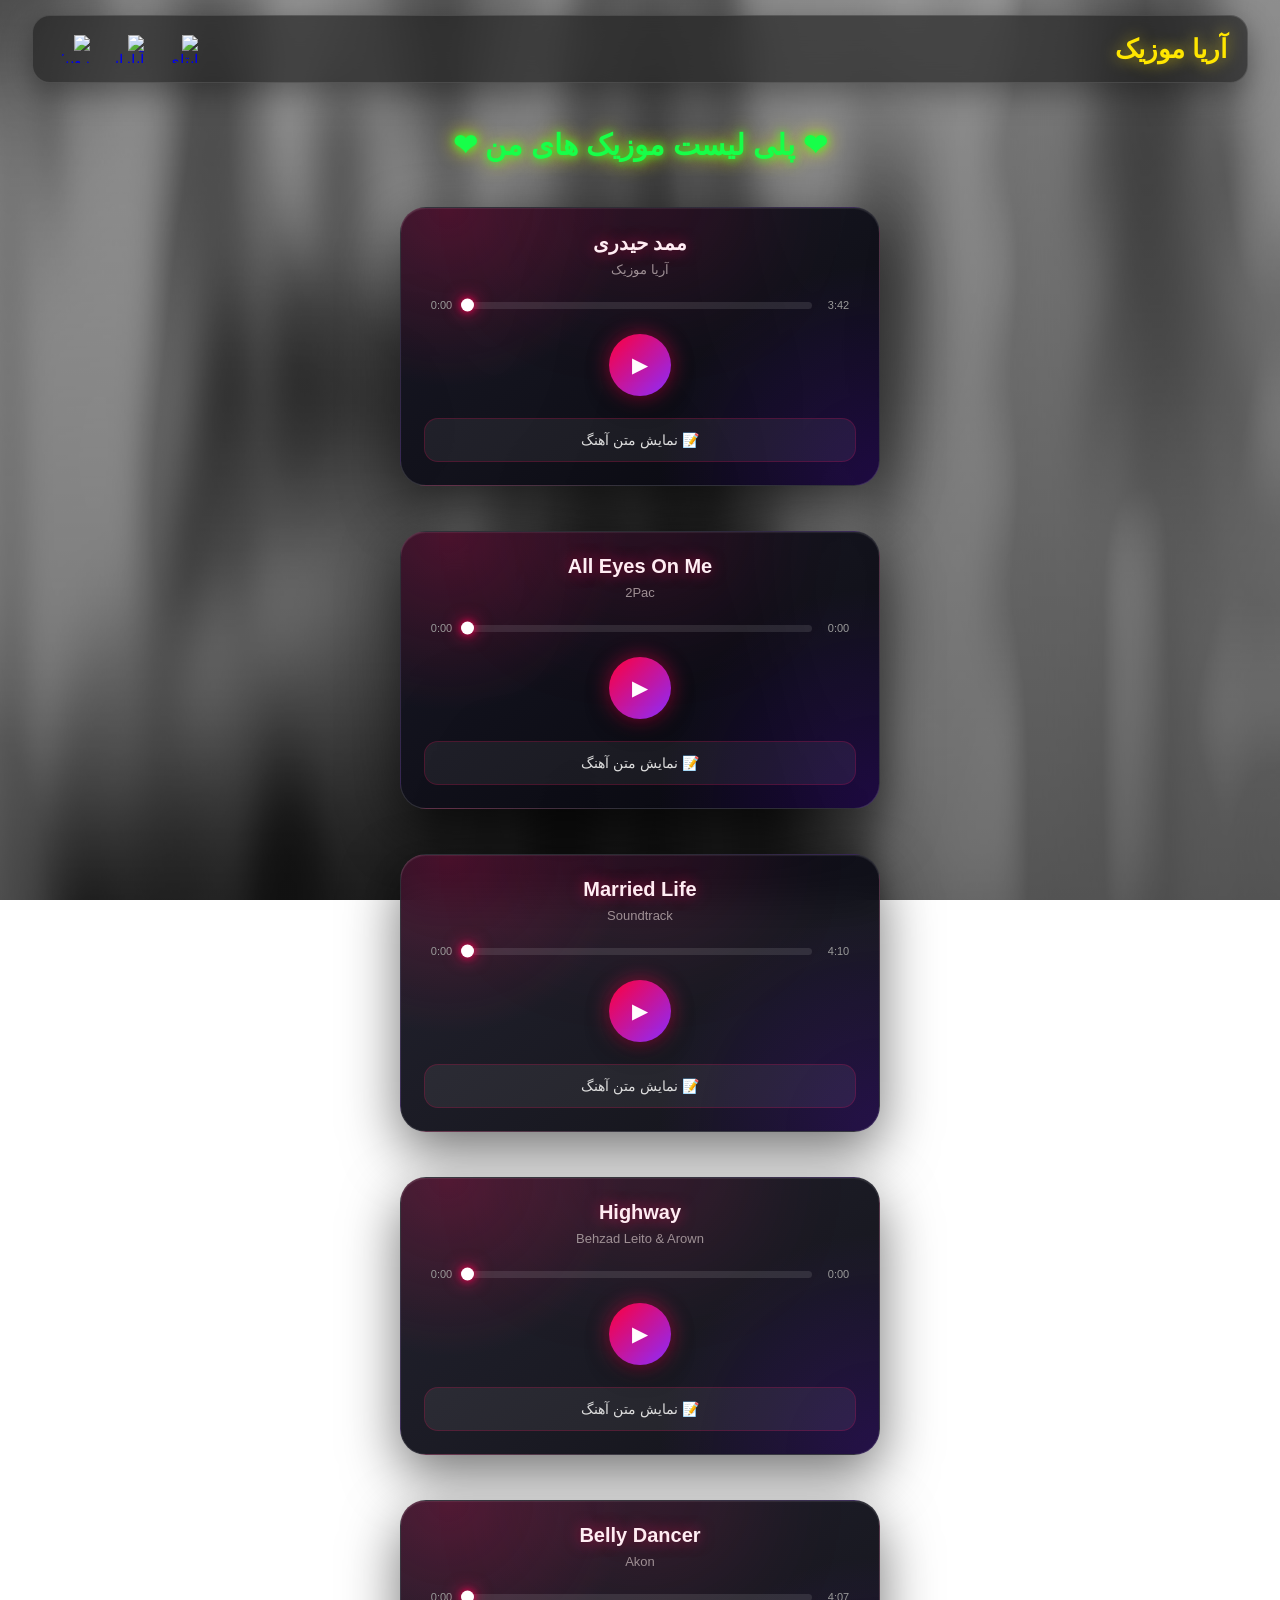
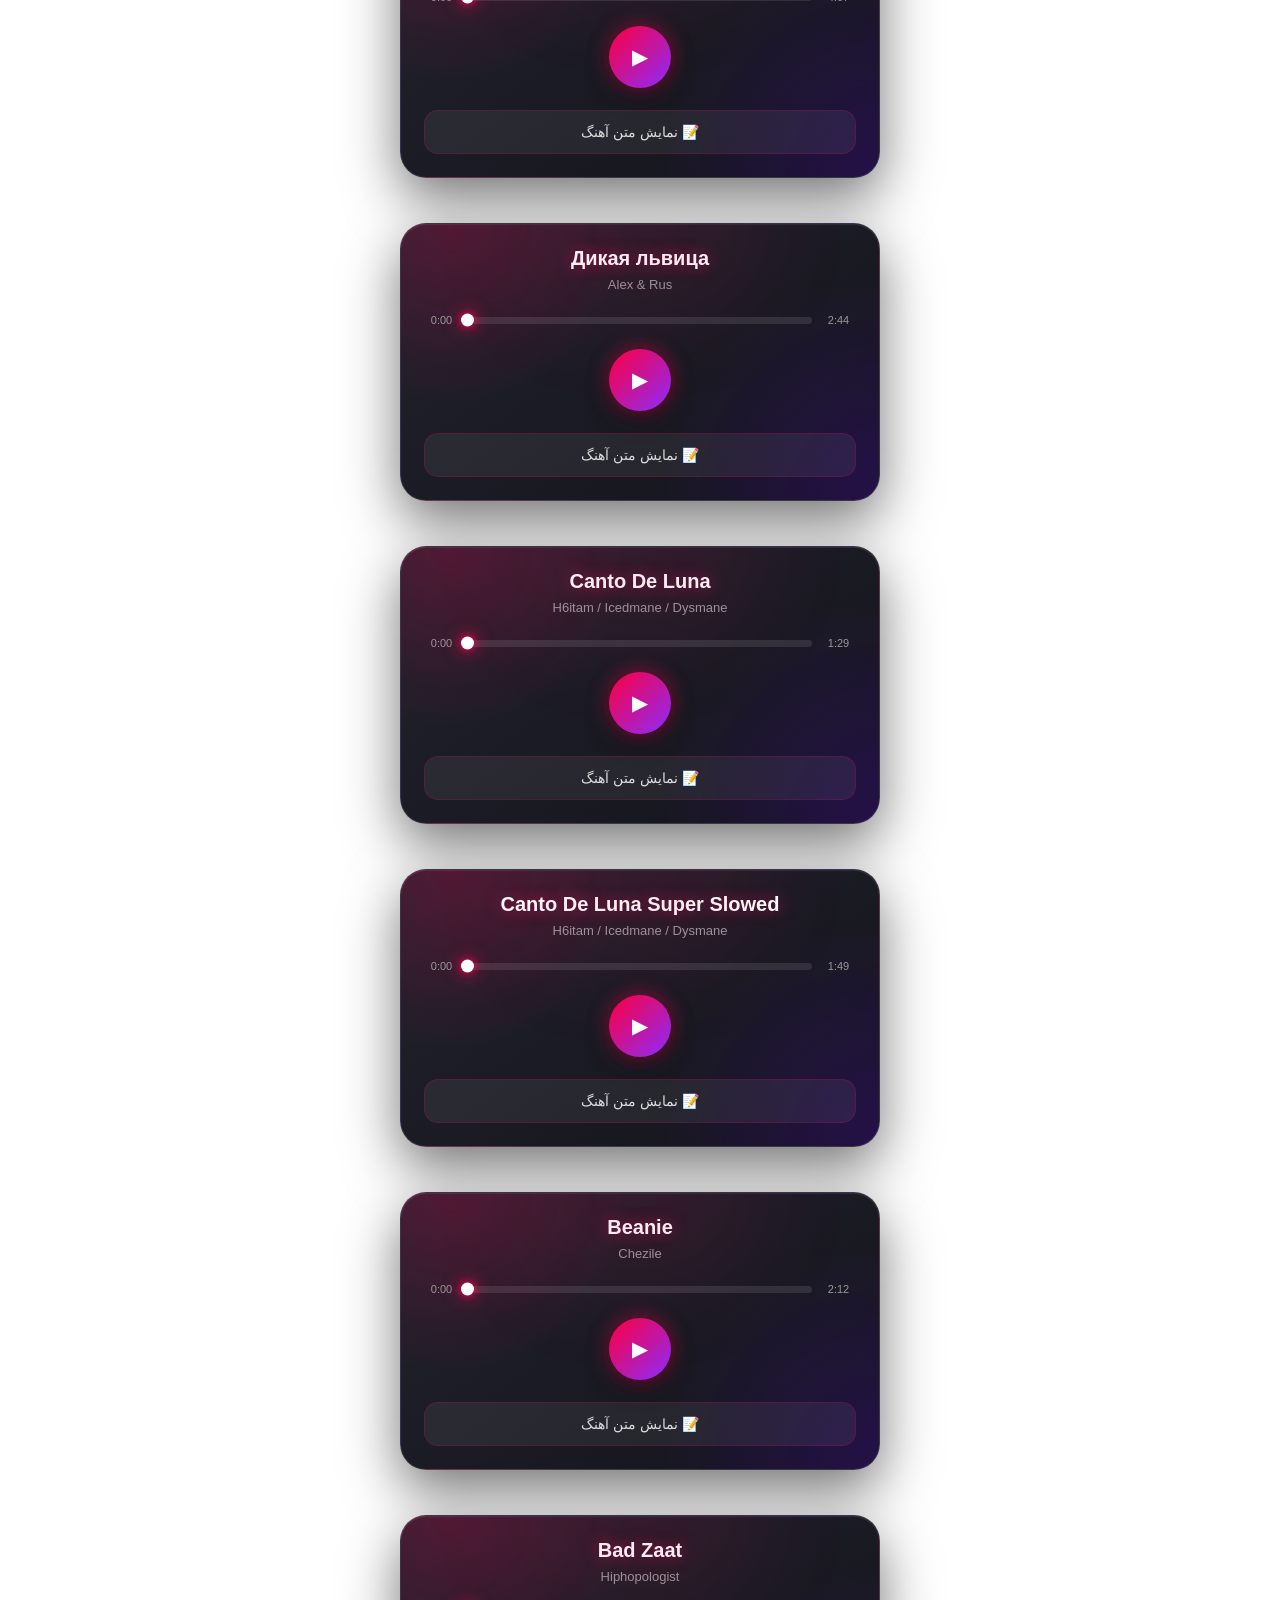
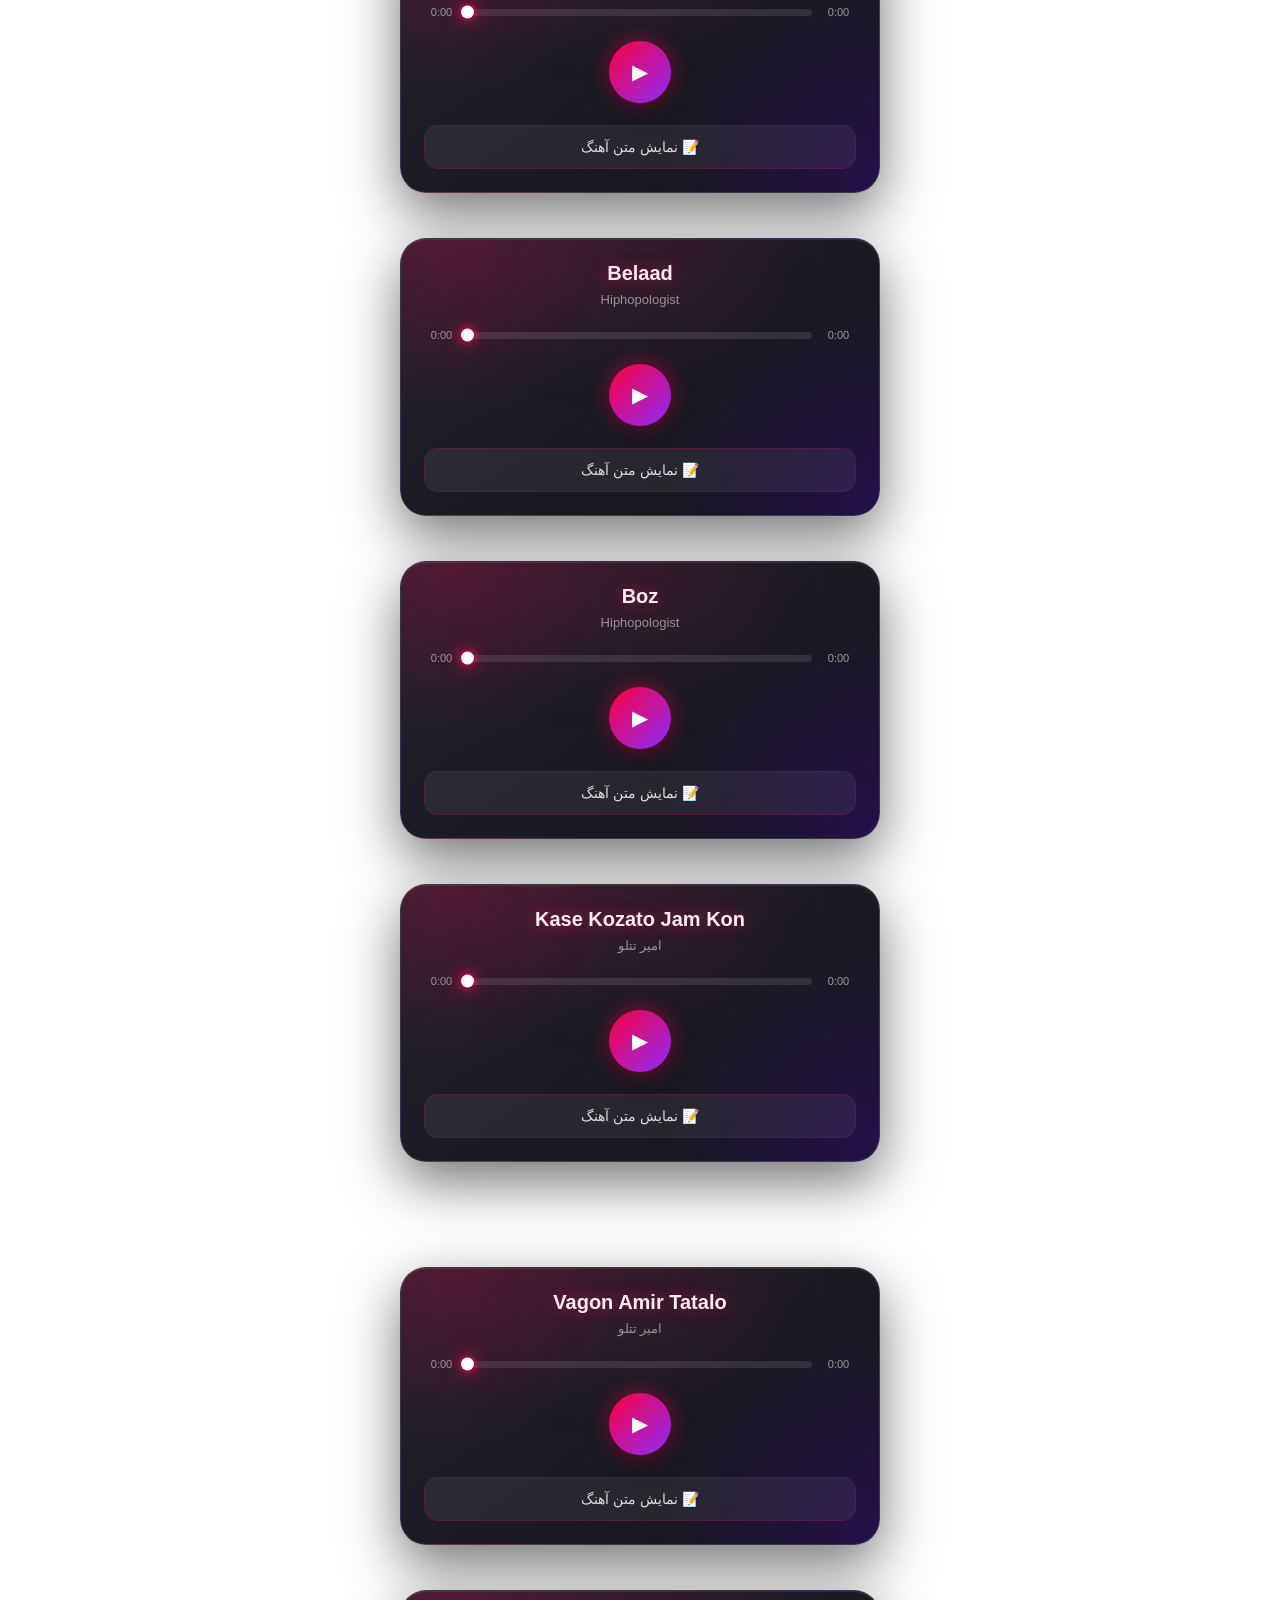
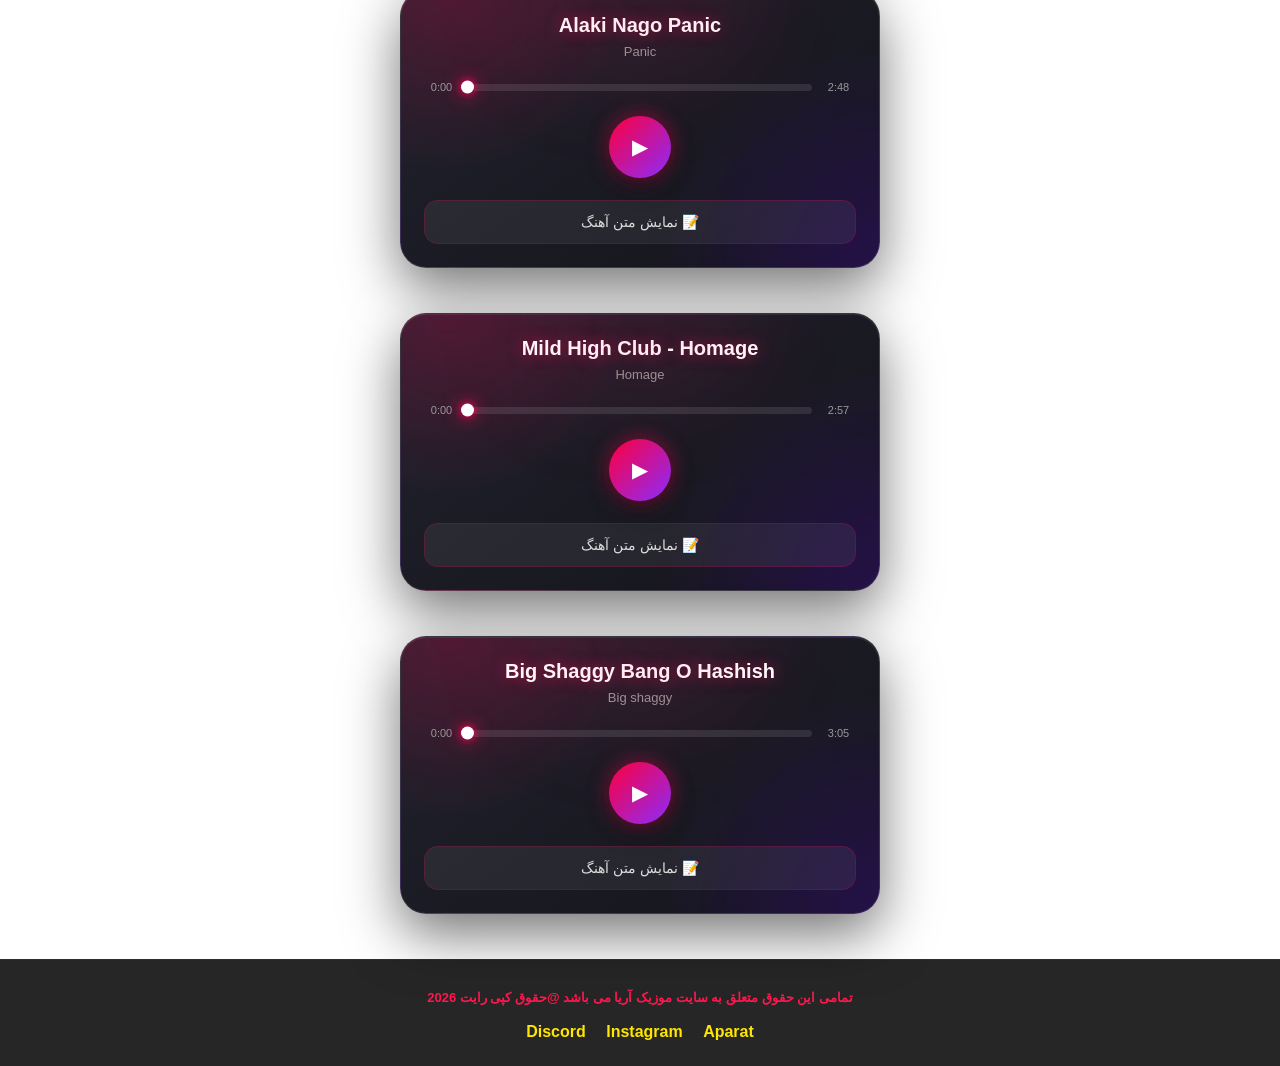
==== index.html @ 624cf8b8 "Update index.html" ====
<!DOCTYPE html>
<html lang="fa" dir="rtl">

<head>

<meta charset="utf-8">
<meta name="viewport" content="width=device-width, initial-scale=1.0">

<title>آریا موزیک</title>

<style>

/* =========================
   RESET
========================= */

* {
    margin: 0;
    padding: 0;
    box-sizing: border-box;
}


/* =========================
   BODY
========================= */

body {

    min-height: 100vh;

    background:
        linear-gradient(
            rgba(0,0,0,.35),
            rgba(0,0,0,.55)
        ),
        url("background3.png");

    background-size: cover;
    background-position: center;
    background-attachment: fixed;

    font-family:
        Tahoma,
        Arial,
        sans-serif;

    color: white;

}


/* =========================
   NAVBAR
========================= */

nav {

    width: 95%;

    margin: 15px auto;

    padding: 10px 20px;

    display: flex;

    align-items: center;

    justify-content: space-between;

    background:
        rgba(30,30,30,.65);

    backdrop-filter: blur(20px);

    border:
        1px solid
        rgba(255,255,255,.12);

    border-radius: 18px;

    box-shadow:
        0 10px 30px
        rgba(0,0,0,.35);

}


.logo {

    color: #ffe600;

    font-size: 26px;

    font-weight: bold;

    text-decoration: none;

    text-shadow:
        0 0 15px
        rgba(255,230,0,.6);

}


nav > a {

    text-decoration: none;

}


.menu {

    list-style: none;

    display: flex;

    align-items: center;

    gap: 8px;

}


.menu li {

    position: relative;

}


.menu a {

    display: flex;

    align-items: center;

    justify-content: center;

    padding: 9px;

    border-radius: 12px;

    transition: .25s;

}


.menu a:hover {

    background:
        rgba(255,0,60,.2);

    transform:
        translateY(-3px);

    box-shadow:
        0 0 18px
        rgba(255,0,60,.35);

}


.menu img {

    width: 28px;

    height: 28px;

    object-fit: contain;

}


/* =========================
   TITLE
========================= */

.titr {

    width: 90%;

    margin: 45px auto;

    text-align: center;

    color: #17ff49;

    font-size: 29px;

    font-weight: bold;

    text-shadow:
        0 0 10px #32ff17,0 0 20px rgb(255, 230, 0)

}


/* =========================
   MUSIC LIST
========================= */

.musics {

    width: 100%;

    display: flex;

    flex-direction: column;

    align-items: center;

    padding-bottom: 60px;

}


/* =========================
   MUSIC PLAYER
========================= */

.custom-player {

    width: 90%;

    max-width: 480px;

    margin: 0 auto 45px;

    padding: 23px;

    position: relative;

    overflow: hidden;

    border-radius: 26px;

    background:

        radial-gradient(
            circle at 10% 0%,
            rgba(255,0,80,.22),
            transparent 35%
        ),

        radial-gradient(
            circle at 100% 100%,
            rgba(100,0,255,.20),
            transparent 40%
        ),

        linear-gradient(
            145deg,
            rgba(22,22,35,.95),
            rgba(7,7,14,.95)
        );

    border:
        1px solid
        rgba(255,255,255,.13);

    box-shadow:

        0 20px 55px
        rgba(0,0,0,.55),

        inset 0 1px 1px
        rgba(255,255,255,.08);

    backdrop-filter:
        blur(20px);

    color: white;

}


/* نور بالای کارت */

.custom-player::before {

    content: "";

    position: absolute;

    width: 200px;

    height: 150px;

    top: -80px;

    left: 50%;

    transform:
        translateX(-50%);

    background:
        #ff0055;

    opacity: .12;

    filter:
        blur(60px);

    pointer-events: none;

}


/* =========================
   SONG INFO
========================= */

.song-info {

    text-align: center;

    margin-bottom: 22px;

}


.song-name {

    font-size: 20px;

    font-weight: bold;

    margin-bottom: 7px;

    color: white;

    text-shadow:
        0 0 15px
        rgba(255,0,90,.55);

}


.song-artist {

    color: #999;

    font-size: 13px;

}


/* =========================
   PROGRESS
========================= */

.progress-area {

    display: flex;

    align-items: center;

    gap: 9px;

    direction: ltr;

}


.progress-area span {

    min-width: 35px;

    color: #999;

    font-size: 11px;

    text-align: center;

}


.progress {

    flex: 1;

    height: 7px;

    position: relative;

    background:
        rgba(255,255,255,.10);

    border-radius: 20px;

    cursor: pointer;

}


.progress-fill {

    width: 0%;

    height: 100%;

    position: relative;

    border-radius: 20px;

    background:

        linear-gradient(
            90deg,
            #ff003c,
            #ff006f,
            #8b2cff,
            #00c6ff
        );

    box-shadow:

        0 0 10px
        rgba(255,0,80,.7),

        0 0 20px
        rgba(139,44,255,.35);

    transition:
        width .1s linear;

}


/* نقطه نوار */

.progress-fill::after {

    content: "";

    position: absolute;

    width: 13px;

    height: 13px;

    right: -6px;

    top: 50%;

    transform:
        translateY(-50%);

    border-radius: 50%;

    background: white;

    box-shadow:

        0 0 7px
        #ff0055,

        0 0 18px
        #ff0055;

}


/* =========================
   BUTTONS
========================= */

.player-buttons {

    display: flex;

    justify-content: center;

    align-items: center;

    gap: 25px;

    margin-top: 23px;

}


.player-buttons button {

    border: none;

    background: transparent;

    color: #aaa;

    font-size: 22px;

    cursor: pointer;

    transition: .25s;

}


.player-buttons button:hover {

    color: white;

    transform:
        scale(1.18);

    text-shadow:
        0 0 12px
        #ff0055;

}


/* دکمه اصلی */

.play-btn {

    width: 62px;

    height: 62px;

    border-radius: 50%;

    background:

        linear-gradient(
            135deg,
            #ff003c,
            #8b2cff
        ) !important;

    color: white !important;

    font-size: 21px !important;

    box-shadow:

        0 0 20px
        rgba(255,0,80,.5),

        0 8px 25px
        rgba(0,0,0,.4);

}


.play-btn:hover {

    transform:
        scale(1.1) !important;

    box-shadow:

        0 0 35px
        rgba(255,0,80,.75),

        0 8px 30px
        rgba(0,0,0,.5);

}


/* =========================
   LYRICS BUTTON
========================= */

.lyrics-btn {

    width: 100%;

    margin-top: 22px;

    padding: 13px;

    border-radius: 14px;

    border:
        1px solid
        rgba(255,0,80,.2);

    background:
        rgba(255,255,255,.06);

    color: #ddd;

    cursor: pointer;

    font-size: 14px;

    transition: .3s;

}


.lyrics-btn:hover {

    color: white;

    background:
        rgba(255,0,80,.16);

    border-color:
        rgba(255,0,80,.45);

    box-shadow:
        0 0 18px
        rgba(255,0,80,.18);

}


/* =========================
   LYRICS
========================= */

.lyrics {

    max-height: 0;

    overflow: hidden;

    opacity: 0;

    transition:

        max-height .5s ease,

        opacity .4s ease,

        margin .4s ease;

}


.lyrics.show {

    max-height: 300px;

    opacity: 1;

    margin-top: 17px;

    overflow-y: auto;

}


.lyrics p {

    text-align: center;

    color: #ddd;

    font-size: 14px;

    line-height: 2.3;

}


/* scrollbar */

.lyrics::-webkit-scrollbar {

    width: 4px;

}


.lyrics::-webkit-scrollbar-thumb {

    background:

        linear-gradient(
            #ff003c,
            #8b2cff
        );

    border-radius: 10px;

}


/* =========================
   FOOTER
========================= */

.main-footer {

    width: 100%;

    padding: 25px 15px;

    background:
        rgba(0,0,0,.85);

    border-top:
        1px solid
        rgba(255,0,80,.2);

    color: #ff174f;

    text-align: center;

    font-weight: bold;

}


.main-footer p {

    font-size: 13px;

    line-height: 2;

}


.social-links {

    list-style: none;

    margin-top: 12px;

}


.social-links li {

    display: inline;

    margin: 0 8px;

}


.social-links a {

    color: #ffe600;

    text-decoration: none;

    transition: .25s;

}


.social-links a:hover {

    color: #ff174f;

    text-shadow:
        0 0 10px
        #ff174f;

}


/* =========================
   MOBILE
========================= */

@media (max-width: 600px) {

    nav {

        width: 94%;

        padding: 9px 12px;

    }

    .logo {

        font-size: 21px;

    }

    .menu img {

        width: 25px;

        height: 25px;

    }

    .titr {

        font-size: 23px;

        margin: 35px auto;

    }

    .custom-player {

        width: 94%;

        padding: 18px;

        border-radius: 22px;

    }

}








.lyrics p {
    white-space: pre-line;
    text-align: center;

    color: #ddd;

    font-size: 15px;

    line-height: 2.4;

    padding: 5px 10px;
}









</style>

</head>


<body>


<!-- =========================
     NAVBAR
========================= -->

<nav>

    <a href="https://ariyah15.github.io/music/">

        <div class="logo">
            آریا موزیک
        </div>

    </a>


    <ul class="menu">

        <li>

            <a href="#">

                <img
                    src="https://gooyatech.com/wp-content/uploads/2023/09/%D8%AF%D8%A7%D9%86%D9%84%D9%88%D8%AF-%D8%A7%DB%8C%D8%AA%D8%A7-%D8%A7%D9%86%D8%AF%D8%B1%D9%88%DB%8C%D8%AF-%DA%AF%D9%88%DB%8C%D8%A7%D8%AA%DA%A9.png"
                    width="28"
                    alt="ایتای"
                >

            </a>

        </li>


        <li>

            <a
                href="https://www.aparat.com/Ariya_1515"
                target="_blank"
            >

                <img
                    src="https://rasanika.com/storage/i/17175/lWpW0pHz1HLVgP21/orig-900/icons8-aparat--512.webp"
                    width="28"
                    alt="آپارات"
                >

            </a>

        </li>


        <li>

            <a href="#">

                <img
                    src="https://rubika.ir/static/images/logos/minimal/minimal.png"
                    width="28"
                    alt="روبیکا"
                >

            </a>

        </li>

    </ul>

</nav>


<!-- =========================
     TITLE
========================= -->

<div class="titr">

    ❤ پلی لیست موزیک های من ❤

</div>


<!-- =========================
     MUSIC LIST
========================= -->

<div class="musics">


<!-- آهنگ 1 -->

<div class="custom-player">

    <div class="song-info">

        <div class="song-name">
            ممد حیدری
        </div>

        <div class="song-artist">
            آریا موزیک
        </div>

    </div>


    <audio src="1.mp3"></audio>


    <div class="progress-area">

        <span class="current-time">
            0:00
        </span>


        <div class="progress">

            <div class="progress-fill"></div>

        </div>


        <span class="duration">
            0:00
        </span>

    </div>


    <div class="player-buttons">

        <button class="play-btn">
            ▶
        </button>

    </div>


    <button class="lyrics-btn">
        📝 نمایش متن آهنگ
    </button>


    <div class="lyrics">

        <p>
متنش رو میخوای چکار برو ببینم 🤣
        </p>

    </div>

</div>



<!-- آهنگ 2 -->

<div class="custom-player">

    <div class="song-info">

        <div class="song-name">
            All Eyes On Me
        </div>

        <div class="song-artist">
            2Pac
        </div>

    </div>


    <audio src="2Pac dj belite all eyes on me 320.mp3"></audio>


    <div class="progress-area">

        <span class="current-time">0:00</span>

        <div class="progress">

            <div class="progress-fill"></div>

        </div>

        <span class="duration">0:00</span>

    </div>


    <div class="player-buttons">

        <button class="play-btn">
            ▶
        </button>

    </div>


    <button class="lyrics-btn">
        📝 نمایش متن آهنگ
    </button>


    <div class="lyrics">

        <p>
           
Live the life of a thug - until the day I die

 

زندگی یک اراذل و اوباش - تا روزی که من بمیرم

Live the life of a boss player

 

زندگی یک بازیکن رئیس را تجربه کنید

All eyes on me

 

تمام نگاهها به من دوخته شده

All eyes on me

 

تمام نگاهها به من دوخته شده

Live the life of a thug - until the day I die

 

زندگی یک اراذل و اوباش - تا روزی که من بمیرم

Live the life of a boss player 'cause even gettin' high

 

زندگی یک بازیکن رئیس را داشته باشید، زیرا حتی به اوج می رسید

 

Hey, to my - 'Pac

 

هی، به من - 'پک

So much trouble in the world

 

اینهمه دردسر تو دنیا

Can't nobody feel your pain

 

هیچکس نمیتونه درد تو رو حس کنه

The world's changin' everyday, time's movin' fast

 

دنیا هر روز در حال تغییر است، زمان به سرعت در حال حرکت است

My girl said I need a raise, how long will she last?

 

دخترم گفت من نیاز به افزایش حقوق دارم، تا کی دوام می آورد؟

I'm caught between my woman and my pistol and my chips

 

من بین زنم و تپانچه و چیپسم گیر کرده ام

Triple beam, got some smokers on, whistle as I dip

 

پرتو سه گانه، چند سیگاری را سوار کردم، در حالی که فرو می روم سوت می زنم

I'm lost in the land with no plan, livin' life flawless

 

من در سرزمینی گم شده ام که هیچ برنامه ای ندارم، بی عیب و نقص زندگی می کنم

Crime boss, contraband, let me toss this

 

رئیس جنایت، کالای قاچاق، بگذار این را پرت کنم

Mediocre's got a lot of nerve

 

متوسط خیلی اعصاب داره

Let my bucket swerve, I'm takin' off from the curb

 

بگذار سطل من منحرف شود، من از حاشیه پیاده می شوم

 

The nervousness neglect make me pack a TEC

 

غفلت عصبی باعث می شود یک TEC بسته کنم

Devoted to servin' this Moët and pay checks

 

وقف خدمت به این Moët و پرداخت چک

Like Akai satellite - I'm forever ballin'

 

مانند ماهواره Akai - من برای همیشه بالین هستم

It ain't right: parasites, triggers, and fleas crawlin'

 

درست نیست: انگل ها، محرک ها و کک ها در حال خزیدن هستند.

Sucker, duck and get busted, no emotion

 

مکنده، اردک و شکسته شدن، بدون احساس

My devotion is handlin' my business -keep on coastin'

 

فداکاری من مدیریت کسب و کار من است - در ساحل باشید

Where you goin'? I been there, came back as lonely, homie

 

کجا میری؟من آنجا بودم، به عنوان تنها برگشتم، خانواده

Steady flowin' against the grain, - still don't know me

 

پیوسته در برابر دانه جریان دارد، - هنوز من را نمی شناسید

 

It's about the money in this rap shit, this crap shit

 

این در مورد پول در این رپ گهه، این مزخرفات است

It ain't funny - don't even know how to act, shit

 

خنده دار نیست - حتی نمی دانم چگونه عمل کنم، لعنتی

What can I do? What can I say? Is there another way?

 

چه می توانم بکنم؟چه می توانم بگویم؟ایا راه دیگری هست؟

Blunts and gin all day, 24 parlay

 

بلانت و جین در تمام روز، 24 پارلی

My little homie G, can't you see I'm buster-free?

 

دوست کوچولوی من جی، نمی‌بینی که من بی‌باستر هستم؟

- Just can't stand me, all eyes on me

 

- فقط نمیتونی من رو تحمل کنی، همه چشمام به منن

 

Live the life of a thug - until the day I die

 

زندگی یک اراذل و اوباش - تا روزی که من بمیرم

Live the life of a boss player

 

زندگی یک بازیکن رئیس را تجربه کنید

All eyes on me

 

تمام نگاهها به من دوخته شده

All eyes on me

 

تمام نگاهها به من دوخته شده

Live the life of a thug - until the day I die

 

زندگی یک اراذل و اوباش - تا روزی که من بمیرم

Live the life of a boss player 'cause even gettin' high

 

زندگی یک بازیکن رئیس را داشته باشید، زیرا حتی به اوج می رسید

All eyes on me

 

تمام نگاهها به من دوخته شده

 

The feds is watchin' - plottin' to get me

 

فدرال رزرو در حال تماشا هستند - نقشه می کشند تا من را بگیرند

Will I survive? Will I die? Come on, let's picture the possibility

 

آیا من زنده خواهم ماند؟آیا من خواهم مرد؟بیا، بیایید این امکان را تصور کنیم

Givin' me charges, lawyers makin' a grip

 

به من اتهام می زنند، وکلا در حال چنگ زدن هستند

I told the judge I was raised wrong and that's why I blaze

 

من به قاضی گفتم که اشتباه بزرگ شده ام و به همین دلیل است که می پرسم

Was hyper as a kid, cold as a teenager

 

در کودکی بیش از حد بود، در نوجوانی سرد بود

On my mobile, callin' big shots on the scene major

 

در تلفن همراه من، نماهای بزرگ را در صحنه اصلی صدا می زنم

 

Packin' hundreds in my drawers - the law

 

صدها را در کشوهایم جمع می کنم - قانون

Passion, I'm livin' rough and raw

 

اشتیاق، من خشن و خام زندگی می کنم

Catchin' cases at a fast rate, ballin' in the fast lane

 

گرفتن کیس با سرعت بالا، توپ زدن در لاین سریع

Hustle 'til the mornin', never stopped until the cash came

 

شلوغی "تا صبح"، هرگز متوقف نشد تا زمانی که پول نقد آمد

Live my life as a thug - until the day I die

 

زندگی ام را به عنوان یک اراذل زندگی کن - تا روزی که بمیرم

Live my life as a boss player, 'cause even gettin' high

 

زندگی‌ام را به‌عنوان یک بازیکن رئیس زندگی کنم، زیرا حتی به اوج می‌رسم

These - got me tossin'

 

اینها - باعث شد من پرت کنم

I put the top down, now it's time to floss my-

 

من بالا را پایین گذاشتم، حالا وقت آن است که نخ دندان بکشم-

Keep your head up - make these - suffer

 

سرت را بالا بگیر - اینها را درست کن - رنج بکش

 

Up in the Benz, burnin' rubber

 

بالا در بنز، لاستیک می سوزد

The money is mandatory, the hoes is for the stress

 

پول اجباری است، هیل برای استرس است

This criminal lifestyle, equipped with a bulletproof vest

 

این سبک زندگی مجرمانه، مجهز به جلیقه ضد گلوله است

Make sure your eyes is on the meal ticket, get your money

 

مطمئن شوید که چشمتان به بلیط غذا است، پولتان را بگیرید

Get rich and we'll kick it, all eyes on me

 

پولدار شو و ما به آن لگد می زنیم، همه به من نگاه می کنند

 

Live the life of a thug - until the day I die

 

زندگی یک اراذل و اوباش - تا روزی که من بمیرم

Live the life of a boss player

 

زندگی یک بازیکن رئیس را تجربه کنید

All eyes on me

 

تمام نگاهها به من دوخته شده

All eyes on me

 

تمام نگاهها به من دوخته شده

Live the life of a thug - until the day I die

 

زندگی یک اراذل و اوباش - تا روزی که من بمیرم

Live the life of a boss player 'cause even gettin' high

 

زندگی یک بازیکن رئیس را داشته باشید، زیرا حتی به اوج می رسید

All eyes on me

 

تمام نگاهها به من دوخته شده

 

Pay attention, my - see how that - go?

 

توجه کن، من - ببین چطور پیش می رود؟

Walk up in this - and it be like, "Bing!"

 

در این راه بروید - و مانند "بینگ!"

Live the life of a thug - until the day I die

 

زندگی یک اراذل و اوباش - تا روزی که من بمیرم

Live the life of a boss player 'cause even gettin' high

 

زندگی یک بازیکن رئیس را داشته باشید، زیرا حتی به اوج می رسید

I got bustas, hoes, and police watchin' a nigga, you know?

 

من بوستا، بیل زدن، و پلیس در حال تماشای یک نیگا، می دانید؟

Live the life of a thug - until the day I die

 

زندگی یک اراذل و اوباش - تا روزی که من بمیرم

Live the life of a boss player, all eyes on me

 

زندگی یک بازیکن رئیس را داشته باشید، همه به من نگاه می کنند

He he he, it's like what they think?

 

او او او، آن را مانند آنچه آنها فکر می کنند؟

I'm walkin' around with some ki's in my pocket or somethin'

 

من با چند کی در جیب یا چیزی در حال قدم زدن هستم

They think I'm goin' back to jail, they really on that dope

 

آنها فکر می کنند من به زندان برمی گردم، آنها واقعاً دوپینگ دارند🎵
        </p>

    </div>

</div>



<!-- آهنگ 3 -->

<div class="custom-player">

    <div class="song-info">

        <div class="song-name">
            Married Life
        </div>

        <div class="song-artist">
            Soundtrack
        </div>

    </div>


    <audio src="03_-_married_life-www.nicesoundtracks.com-.mp3"></audio>


    <div class="progress-area">

        <span class="current-time">0:00</span>

        <div class="progress">

            <div class="progress-fill"></div>

        </div>

        <span class="duration">0:00</span>

    </div>


    <div class="player-buttons">

        <button class="play-btn">
            ▶
        </button>

    </div>


    <button class="lyrics-btn">
        📝 نمایش متن آهنگ
    </button>


    <div class="lyrics">

        <p>
           متن ندارد✌🤣
        </p>

    </div>

</div>



<!-- آهنگ 4 -->

<div class="custom-player">

    <div class="song-info">

        <div class="song-name">
            Highway
        </div>

        <div class="song-artist">
            Behzad Leito & Arown
        </div>

    </div>


    <audio src="08.Behzad Leito & Arown - Highway (320).mp3"></audio>


    <div class="progress-area">

        <span class="current-time">0:00</span>

        <div class="progress">

            <div class="progress-fill"></div>

        </div>

        <span class="duration">0:00</span>

    </div>


    <div class="player-buttons">

        <button class="play-btn">
            ▶
        </button>

    </div>


    <button class="lyrics-btn">
        📝 نمایش متن آهنگ
    </button>


    <div class="lyrics">

        <p>
           شیشه ها ماته من مات نگاهش

دیوونه تره اَ منه

معلومه از اون چشاش

اگه بره یه شب

از سنگ میشه قلب باز

نمیاد به جاش

نمیاد به جاش

اتوبان ترافیک قفل

موزیکم بلنده صدا دیستورد

اعصابش خرده و چشا خیس سرخ

پروازش فردائه به جا بیستم

ای بابا

نیست دیگه پهلوم از فردا شب

خاطره ساختیم با هم هر جا شهر

بدونِ اون میشم دست تنها تر

گفتش بریم گفتم هستم تا تهش

دلم تنگ میشه من واسه لب داغت

دو تایی با هم دیگه بریم لب ساحل

با نورِ ماه میشی شب کامل

ای کاش از این بدتر نشه حالت

نه نه میگی کردم من روانیش

این آخرا با حرف ما همو نیش میزدیم

میکردم من عصبانیش

همه چی بگایی بود بگو کمابیش

به چراغای خیابون ماتم زده

دلتنگی برا آدم بده

شاید اصلاً اینطوری راحت تره

ای کاش واقعا نره

بذار تنت بمونه من کت چرمم

درد میگیره بدونت کل قلبم

الآن بارون زده مات شیشه

این زندگی بی چشات نمیشه

نه

شیشه ها ماته من مات نگاش

دیوونه تره اَ منه

معلومه از اون چشاش

اگه بره یه شب

از سنگ میشه قلب باز

نمیاد به جاش

نمیاد به جاش

زیر بارون تو ماشین بغلم وت شد

120 توو های وی

بگاییتو ول کن

بک سیت تو روز نوری ماهی که بود رو کمرش

اون منو دید الان دیوونه تره

حسم بگا نره

بی من یه وقت یجا نره

فقط خواستم تند تر برم باهاش

فکر نکنم به آخرش

رسید اه

عاشقتم به دلش موند

نخواست حرف گفت موزیکو پلی کن

بگا رفتم چون داشتم بهش حسو

Playboy بازی کردی با قلب یه

شیشه ها ماته من مات نگاهش

دیوونه تره اَ منه

معلومه از اون چشاش

اگه بره یه شب

از سنگ میشه قلب باز

نمیاد به جاش

نمیاد به جاش
        </p>

    </div>

</div>



<!-- آهنگ 5 -->

<div class="custom-player">

    <div class="song-info">

        <div class="song-name">
            Belly Dancer
        </div>

        <div class="song-artist">
            Akon
        </div>

    </div>


    <audio src="akon_belly_dancer bananza 128.mp3"></audio>


    <div class="progress-area">

        <span class="current-time">0:00</span>

        <div class="progress">

            <div class="progress-fill"></div>

        </div>

        <span class="duration">0:00</span>

    </div>


    <div class="player-buttons">

        <button class="play-btn">
            ▶
        </button>

    </div>


    <button class="lyrics-btn">
        📝 نمایش متن آهنگ
    </button>


    <div class="lyrics">

        <p>
        Hey, ladies drop it down
Just want to see you touch the ground

Don’t be shy girl go bananza

Shake ya body like a belly dancer

Hey, ladies drop it down

Just want to see you touch the ground

Don’t be shy girl go bananza (hey girl)

Shake ya body like a belly dancer

Yo, excuse me, beg your pardon girl

Do you have any idea what you starting girl

You got me tingiling, come to me mingiling

Steppin’ off lookin’ bootylicious and jingiling

When you walk, I see it baby girl

When you talk, I believe it baby girl

I like that, thick-petite n’ pretty

Little touch is a ditty

Love to work the kitty like purrrrrrr

She loves to stirr it up, purrrrrr

I can hear her purring up

‘Cause she’s the type that’ll get arousy u[p

Get you excited and call her boyfriend up (ohh)

What’s the plan without the plan B

We can meet up at the hutter house for the t.v

So stand by like a butty p!♫!

While I watch this beautiful thing shake that !♫!

Hey, ladies drop it down

Just want to see you touch the ground

Don’t be shy girl go bananza

Shake ya body like a belly dancer

Hey, ladies drop it down

Just want to see you touch the ground

Don’t be shy girl go bananza

Shake ya body like a belly dancer

Girl, I must say you the flyest thang in here

You’re so hot we gon’ need some rain in here

Type to make ex-gangstas bang in here

Girl you could do anything you want in here

Clown if you want to, frown if you want to

You ain’t even gotta drop down if you want to

‘Cause I’d rather see you shake it standin’

Either way you do it girl you look outstandin (uh-huh)

And now you got me spending (uh-huh)

The way you got that body bendin’ (uh-huh)

An !♫! like that girl you gotta be kickin’

Had me goin’ to church, next day repentant

Lap dancing for my FA crew

Slide it over to boo ’cause he want some too

Up in the VIP with no fee
Blessing you with the G even though we gettin’ it free so

Hey, ladies drop it down

Just want to see you touch the ground

Don’t be shy girl go bananza

♪♪♪

Shake ya body like a belly dancer

Hey, ladies drop it down

Just want to see you touch the ground

Don’t be shy girl go bananza

Shake ya body like a belly dancer

Girl, shake ya body-body

With somebody-body

Whatever you do don’t break your body body

After the party-party

Grab a hottie-hottie

In the back seat of your Maseratti-ratti

Jiggle jiggle it to the left (ah ah ah)

Jiggle jiggle it to the right (ah ah ah)

Jiggle it to the front then jiggle it to the back

And jiggle jiggle it all-all night (ah ah ah)

Hey, ladies drop it down

Just want to see you touch the ground

Don’t be shy girl go bananza

Shake ya body like a belly dancer

Hey, ladies drop it down

Just want to see you touch the ground

Don’t be shy girl go bananza

Shake ya body like a belly dancer

Hey, ladies drop it down

Just want to see you touch the ground

Don’t be shy girl go bananza

Shake ya body like a belly dancer

Hey, ladies drop it down

Just want to see you touch the ground

Don’t be shy girl go bananza

Shake ya body like a belly dancer

Hey, ladies drop it down

Just want to see you touch the ground

Don’t be shy girl go bananza

Shake ya body like a belly dancer

Hey, ladies drop it down

Just want to see you touch the ground

Don’t be shy girl go bananza

Shake ya body
        </p>

    </div>

</div>



<!-- آهنگ 6 -->

<div class="custom-player">

    <div class="song-info">

        <div class="song-name">
            Дикая львица
        </div>

        <div class="song-artist">
            Alex & Rus
        </div>

    </div>


    <audio src="alex_& rus_дикая_львица.mp3"></audio>


    <div class="progress-area">

        <span class="current-time">0:00</span>

        <div class="progress">

            <div class="progress-fill"></div>

        </div>

        <span class="duration">0:00</span>

    </div>


    <div class="player-buttons">

        <button class="play-btn">
            ▶
        </button>

    </div>


    <button class="lyrics-btn">
        📝 نمایش متن آهنگ
    </button>


    <div class="lyrics">

        <p>
ترجمه متن آهنگ:

شیرهای وحشی / شما ملکه من هستید / ماری حمام خود را مرتب کنید

مجذوب شدم / شیرهای وحشی / شما ملکه من هستید

به الکل احتیاج دارید / خوب بیایید برای عشق بنوشیم

♪♪♪

دوباره سرزنش می شود، رسوا می شود

تو قلاب روی دست من گذاشتی

جایی که ناپدید می شوید ، شب تعجب کرده اید

و من با دوستان می سوزم تا ذوب شوند

سر دیوانه می شود

مقدار موجود در جیب ما اندک نیست

ماله تمام شب به من نگاه می کند

دو ویسکی با کولا و کودک من

من شما را از شب با اتومبیل از باشگاه انتخاب خواهم کرد

و بدون اینکه به پدر و مادرم بگویم ، به دریا می روم

شراب می نوشیم ، پس بیایید برویم

فیلم تماشا کنید

♪♪♪

و بعد از آن شما را تا صبح به خانه خود می برم

شیرهای وحشی / شما ملکه من هستید / ماری حمام خود را مرتب کنید

مجذوب شدم / شیرهای وحشی / شما ملکه من هستید

به الکل احتیاج دارید / خوب بیایید برای عشق بنوشیم

♪♪♪

من بعد از تو دویدم

برای هرکسی که به شما توهین کند ، جنگ کنید

نه من فوق العاده نیستم ، نه یک ابرقهرمان

نه ، من بعضی اوقات سرما می خورم

بین ما ، از نزاع ها آتش سوزی رخ داد

قطعات روی زمین است و من دوباره پابرهنه هستم

این عشق نیست ، چرخ فری

من می خواهم همه چیز را برای شما تعریف کنم

من شما را از شب با اتومبیل از باشگاه انتخاب خواهم کرد

و بدون اینکه به پدر و مادرم بگویم ، به دریا می روم

شراب می نوشیم ، پس بیایید به تماشای یک فیلم برویم

و بعد از آن شما را تا صبح به خانه خود می برم

♪♪♪

شیرهای وحشی / شما ملکه من هستید / ماری حمام خود را مرتب کنید

مجذوب شدم / شیرهای وحشی / شما ملکه من هستید

به الکل احتیاج دارید / خوب بیایید برای عشق بنوشیم
        </p>

    </div>

</div>



<!-- آهنگ 7 -->

<div class="custom-player">

    <div class="song-info">

        <div class="song-name">
            Canto De Luna
        </div>

        <div class="song-artist">
            H6itam / Icedmane / Dysmane
        </div>

    </div>


    <audio src="Canto_De_Luna_-_H6itam_Icedmane_Dysmane.mp3"></audio>


    <div class="progress-area">

        <span class="current-time">0:00</span>

        <div class="progress">

            <div class="progress-fill"></div>

        </div>

        <span class="duration">0:00</span>

    </div>


    <div class="player-buttons">

        <button class="play-btn">
            ▶
        </button>

    </div>


    <button class="lyrics-btn">
        📝 نمایش متن آهنگ
    </button>


    <div class="lyrics">

        <p>
           فانک متن نداره برو بعدی😂😥
        </p>

    </div>

</div>



<!-- آهنگ 8 -->

<div class="custom-player">

    <div class="song-info">

        <div class="song-name">
            Canto De Luna Super Slowed
        </div>

        <div class="song-artist">
            H6itam / Icedmane / Dysmane
        </div>

    </div>


    <audio src="Canto_De_Luna_super_Slowed_-_H6itam_Icedmane_Dysmane.mp3"></audio>


    <div class="progress-area">

        <span class="current-time">0:00</span>

        <div class="progress">

            <div class="progress-fill"></div>

        </div>

        <span class="duration">0:00</span>

    </div>


    <div class="player-buttons">

        <button class="play-btn">
            ▶
        </button>

    </div>


    <button class="lyrics-btn">
        📝 نمایش متن آهنگ
    </button>


    <div class="lyrics">

        <p>
             فانک متن نداره برو بعدی😂😥
        </p>

    </div>

</div>



<!-- آهنگ 9 -->

<div class="custom-player">

    <div class="song-info">

        <div class="song-name">
            Beanie
        </div>

        <div class="song-artist">
            Chezile
        </div>

    </div>


    <audio src="Chezile - Beanie (320).mp3"></audio>


    <div class="progress-area">

        <span class="current-time">0:00</span>

        <div class="progress">

            <div class="progress-fill"></div>

        </div>

        <span class="duration">0:00</span>

    </div>


    <div class="player-buttons">

        <button class="play-btn">
            ▶
        </button>

    </div>


    <button class="lyrics-btn">
        📝 نمایش متن آهنگ
    </button>


    <div class="lyrics">

        <p>
واقعا آهنگ قشنگیه گوش بده لذت ببر 😢


Hear it in your tone

آن را در ﻟﺤﻦ ﺧﻮد ﺑﺸﻨﻮ

You’re slowly letting go

ﺗﻮ آرام آرام داری رﻫﺎ ﻣﻰ ﻛﻨﻰ

Are you turning off your phone Oh

آﻳﺎ داری ﺗﻠﻔﻦ ﺧﻮد را ﺧﺎﻣﻮش ﻣﻰ ﻛﻨﻰ اوه

Feelings turn cold

اﺣﺴﺎﺳﺎت ﺳﺮد ﻣﻰ ﺷﻮﻧﺪ

So cold for you

ﺧﻴﻠﻰ ﺳﺮد ﺑﺮای ﺗﻮ

So cold for you

ﺧﻴﻠﻰ ﺳﺮد ﺑﺮای ﺗﻮ

Oh I try to break apart oh

اوه ﺳﻌﻰ ﻣﻰ ﻛﻨﻢ از ﻫﻢ ﺟﺪا ﺷﻮم اوه

You don’t wanna try no more more no more

ﺗﻮ دﻳﮕﺮ ﻧﻤﻰ ﺧﻮاﻫﻰ ﺗﻠﺎش ﻛﻨﻰ ﺑﻴﺸﺘﺮ ﺑﻴﺸﺘﺮ ﻧﻪ ﺑﻴﺸﺘﺮ

Why why oh

ﭼﺮا ﭼﺮا اوه

Hear it in your tone

آن را در ﻟﺤﻦ ﺧﻮد ﺑﺸﻨﻮ

You’re slowly letting go

ﺗﻮ آرام آرام داری رﻫﺎ ﻣﻰ ﻛﻨﻰ

Are you turning off your phone Oh

آﻳﺎ داری ﺗﻠﻔﻦ ﺧﻮد را ﺧﺎﻣﻮش ﻣﻰ ﻛﻨﻰ اوه

Feelings turn cold

اﺣﺴﺎﺳﺎت ﺳﺮد ﻣﻰ ﺷﻮﻧﺪ

So cold for you

ﺧﻴﻠﻰ ﺳﺮد ﺑﺮای ﺗﻮ

So cold for you

ﺧﻴﻠﻰ ﺳﺮد ﺑﺮای ﺗﻮ

Oh I try to break apart oh

اوه ﺳﻌﻰ ﻣﻰ ﻛﻨﻢ از ﻫﻢ ﺟﺪا ﺷﻮم اوه

You don’t wanna try no more more no more

ﺗﻮ دﻳﮕﺮ ﻧﻤﻰ ﺧﻮاﻫﻰ ﺗﻠﺎش ﻛﻨﻰ ﺑﻴﺸﺘﺮ ﺑﻴﺸﺘﺮ ﻧﻪ ﺑﻴﺸﺘﺮ

Why why oh

ﭼﺮا ﭼﺮا اوه
        </p>

    </div>

</div>



<!-- آهنگ 10 -->

<div class="custom-player">

    <div class="song-info">

        <div class="song-name">
            Bad Zaat
        </div>

        <div class="song-artist">
            Hiphopologist
        </div>

    </div>


    <audio src="Hiphopologist - Bad Zaat.mp3"></audio>


    <div class="progress-area">

        <span class="current-time">0:00</span>

        <div class="progress">

            <div class="progress-fill"></div>

        </div>

        <span class="duration">0:00</span>

    </div>


    <div class="player-buttons">

        <button class="play-btn">
            ▶
        </button>

    </div>


    <button class="lyrics-btn">
        📝 نمایش متن آهنگ
    </button>


    <div class="lyrics">

        <p>
 خیابون چپ چپ نگاهم میکردن همه هولات

اومد یکی دیگه پیشم دروغ گفتم قهرم باهات

ندادم بهت محل رفتی به یه محل دادی

عربده زدم پاتیل تو زدی قلبم با تیر

جوابتو نمیدم میگیری بیست بار سینا رو

خودت نیستی میبینم دوستات اینا رو

ویساشم دارم گفتن دوستات چیا رو

الان خودت نیستی برام میخورن دوستات اینا رو

آدرس یه دافی با اکسنت دیدم عکست رو ابرا

میره بعدی با یه ابسنت میاد بد بچ روحت شاد

نمیخواستی بگردی دروم شلوغ بود

کردم ترکش که ازم داره ترکش تو هر جا

جای خالیت تو دلم یخ زده حتی تو گرما

که الان بچه دورمه بیشتر از مهدکودک ها

به رفتن عادت کن تموم میشه همه بودنا

از وقتی رفتم یه شب نموند بدنت تو شلوار بچ

روحم ساخته شد نباش رو اعصاب بچ

زنگ نزن بهت میرینم نباش رو اعصاب بچ

تک تک وایبام RIP ان سرت باز بچ

الان دوستات جات میان میدم میرن هارد بچ

هر کی بود تو راهت بغل کردی بچه بگو بازم غلط کردی

من که تو رو دادم فقط ترجیح رفته تو رو یادم برم گردی

هر کی بود تو راهت بغل کردی حتی دیگه نمیگی غلط کردی

من که تو رو دادم فقط ترجیح رفته تو رو یادم برم گردی

همونم که هر کاری کنم باز پشتم میگن حرف

یه شب توهمین شبا میزدم ک* چرخ بی هدف

فرداش بهم گفتن دوس دخترت با کوک رفت رو علف

باز شروع شد زر زدناشون پشتم تو هر جمع

کشتم تو خودم هه حتی زدم مشتم تو خودم

دوست داشتم دست بلند نکردم ک* مغز رو تو هم

فکر نکن ترسیدم ریختم کلاً تو خودم

میگذره درس میشه ولی نترس دیگه

درداتون سر میشه قلبت نترس میشه

روز میره شب میشه دوست باهات بد میشه

اونکه میخواستی بی حس از کنارت رد میدونم باید اعتماد کنم واقعا به کی

لیوانم بخوره به کی تو هر بارندگی و

میدونم فرق اعتیاد و وابستگی و که نه تو رو جدی گرفتم نه خوانندگیو

هر کی بود تو راهت بغل کردی بچه بگو بازم غلط کردی

من که تو رو دادم فقط ترجیح رفته تو رو یادم برم گردی

هر کی بود تو راهت بغل کردی حتی دیگه نمیگی غلط کردی

من که تو رو دادم فقط ترجیح رفته تو رو یادم برم گردی
        </p>

    </div>

</div>



<!-- آهنگ 11 -->

<div class="custom-player">

    <div class="song-info">

        <div class="song-name">
            Belaad
        </div>

        <div class="song-artist">
            Hiphopologist
        </div>

    </div>


    <audio src="Hiphopologist - Belaad.mp3"></audio>


    <div class="progress-area">

        <span class="current-time">0:00</span>

        <div class="progress">

            <div class="progress-fill"></div>

        </div>

        <span class="duration">0:00</span>

    </div>


    <div class="player-buttons">

        <button class="play-btn">
            ▶
        </button>

    </div>


    <button class="lyrics-btn">
        📝 نمایش متن آهنگ
    </button>


    <div class="lyrics">

        <p>
 به ما زنگ بزن چیزی داشتی دآش نیاز
 

 مرد هزار چهره نداره ماسک نیاز
رپفا مدینه فاضله قاچاق چیاست

هر چند درآمدش مث قاچاق سیاه

چینتم پیاده میرفتی یکی دزدید رفت

واسه هر دعوا نزن به پلیس زنگ

اگه رفیق سروشی واست خبر بد دارم

گوله ها داغه قد خورشید رد

اگه دشمن سروشی که نگو جایی بده

کشمش هم تخمیر نکن زمین بازی منه

شیش تا بلانت 4g پیچیدم برا همه

رکورد دستِ منه، جلوم علی دایی کمه

رفاقت داداشی، رقابت با لاشی

نداریم حتی، حمایت بابایی

توی رپ میخوری، یا با دست یا با تیر

حاصل میکنم یا با کش یا آژیر

جوابتو نمیدم چون بچه ای

رپکن شدی چون مد شده رپ قری

جایی منو تنها ببینی میشی قهوه ای

میریزه کچل تر میشی از سپی خلس

پس دشمن من شده چون مده

یا دنبال تجویز کورتونه

بلادم مافیاست بیشتر از کورلئونه (Corleone)

شما نهایت زدناتون پُر تفه

خوش اومدی به بلاد پارتی

کاری باهات نداریم با کاگانی

خوش اومدی به بلاد پارتی

مصدوم میدی بشه داستانی

خوش اومدی به بلاد پارتی

کاری باهات نداریم با کاگانی

کنیاک بگیریم تا پاگانی

کار یاد میگیرین با چاقالی

مافیا شدیم دادا، بازی دائمه بالا

پسر عمو خوش اومدی توو بهشت خلافکارا

واسه هوادارا تلاش کردم توو این سالا

ببین تووی پکا سفیده برعکس عزادارا

هر چی که تو میخونی حرفای کاذبه داش

توو زندگیت هم نبودن افراد سابقه دار

نمیذاریم براتون شبا یه خواب دراز

یه روز میگیره خرتونو اعضای باند بلاد

همسایه با یه دنا میاد تووی کوچه میره

فضول شده بفهمه آشپزخونه توو خونه کیه

شنیده پولداریم باس بفهمه پول چیه

استودیو لابراتوآره درآمدم توو دلیه

رفاقت ابدیه، دنبالم کلانتریه

تجارت خطریه، پلیس میگه فاضی کیه

تا میبینم واریزیه پرینت اس ام اس

امنیت میگه برف داری قد اورست

اینا پول رپه خودم درشون اوردم

دو تا زندانیو الآن درشون اوردم

رپرای دیگه فقط سرتونو بردن

موزیکای ما میسازه شبتونو کلاً

ترکامون مث مواد پخشه

ما رو گوش میدی صاف میشه نوار قلبت

کار دادیم گروهکت پاچید الآن بچه

میگیرمت مث مدار بسته

خوش اومدی به بلاد پارتی

کاری باهات نداریم با کاگانی

خوش اومدی به بلاد پارتی

مصدوم میدی بشه داستانی

خوش اومدی به بلاد پارتی

کاری باهات نداریم با کاگانی

کنیاک بگیریم تا پاگانی

کار یاد میگیرین با چاقالی

سروش پسره رو دیدی چقد خپله

دستتو گاز گرفت فکر کرده زبله

بالاخواهش دنبال دیه بگو گبله

در و دافاشونو نگاه کنی همه کبره

وینی بهش 5g رو نده بخواد بکشه

دیس بک نیست * اینا AKه

لک بلاد میفته رو پیرهنت کرمت

داشم باهات دستی میکشه مث شورولت

سروش دیگه همه میخونن انگاری رپ مُده

شرط میبندم کی مث من و تو رپکنه

هند ساین بی خالکوبی شده سمبله

سلامتی بلاد میزنم بیا سرگله

عرعقامون هیچ بیو نمیکنه هنگ اُور

بلاد دارم چریکی سراوانی تا ونکوور

وینی اینا رفاقتو نیمفهمن در کل

یه چی بینمون بهم میخوره که الکله

خوش اومدی به بلاد پارتی

کاری باهات نداریم با کاگانی

خوش اومدی به بلاد پارتی

مصدوم میدی بشه داستانی

خوش اومدی به بلاد پارتی

کاری باهات نداریم با کاگانی

کنیاک بگیریم تا پاگانی

کار یاد میگیرین با چاقالی
        </p>

    </div>

</div>



<!-- آهنگ 12 -->

<div class="custom-player">

    <div class="song-info">

        <div class="song-name">
            Boz
        </div>

        <div class="song-artist">
            Hiphopologist
        </div>

    </div>


    <audio src="Hiphopologist - Boz.mp3"></audio>


    <div class="progress-area">

        <span class="current-time">0:00</span>

        <div class="progress">

            <div class="progress-fill"></div>

        </div>

        <span class="duration">0:00</span>

    </div>


    <div class="player-buttons">

        <button class="play-btn">
            ▶
        </button>

    </div>


    <button class="lyrics-btn">
        📝 نمایش متن آهنگ
    </button>


    <div class="lyrics">

        <p>
خانواده‌ام شاه شمالن مث Stark

میلیونی هامو نمی‌کشه اسکانیا

هم دکترم گنگسترم چگوارا رو کوک بچه مو کتک زدم مثل تایگا

منو میفهمن از روئسا تا تاگ بی ادب

بهرام نه یاغی بودم مثل هاشمی نسب

صدات پلی بشه من میکنم پازت این طرف

خیابون زوده کف نکرده شاشت بی شرف

فنا تحسینم میکنن واسه خایه بزرگم مشروب خوردی پسر

نه من آبجو خوردم هوا خوب شده میچرخم من با یه موتور

از دراگ خوندم کامنت آتیش گذاشت خاله بزرگم

سه ساله پایین نمیام از رو بیلبورد مشتی

انقدر سکه زدم از رپ شده بیتکوین تعطیل

بِچ برام برک میرقصه مثل بی بوی فرزین

تو یجمع روپوشمو پوشید گفتم بی خود کردی

بین رفیقام پیمود کردن کشو تخس هودم هوا سرده تابستون بپوشین شبو درس

بزرگترینِ زمان از ساندکلود کرد تجاوز تعجب نکن کمر دافت دیدی تتو بز

بِچ تو ماشین رفت پایین دادم کنار اسو هول دیدم تو پیاده رو یه هیتر اسو هول

ولی فکر نکن پیاده شدم یارو پسو خورد با فور دابلیو دی تو شکمت میام از جلو

من امسال هیت نمیخوام بشم پس بگو چرا داری بهم فحش میدی

من زندان نمیخوام برم پس بگو چرا داری منو هل میدی

من امسال هیت نمیخوام بشم پس بگو چرا داری بهم فحش میدی

من زندان نمیخوام برم پس بگو چرا داری منو هل میدی

بچه اومد با یه ست تابستونی فکش عملیه مثل مال پوتی

نسل یک اسطوره است و خا*یه مالش بودی

از صامت چیزی یاد میگرفتی ساکت بودی

جای ادعا فلو بزنید بی پدرا کلینیک یه ست زده پیراهن بلادی فنا

هر کلانتری گرفتتت بگو پیش کلان فقط یه نفره ترک بده ایران میره هوا

فنه منو دیده تو خیابون کو* عیدیه داشت دمپایی پاشه دم خونه بی بیه

دور داشت چند تا بلادی نورِ چشمیه اگه دیدی تنم آبیه چون روز دربیه

تو هایپرم می‌نویسم تکست نمیدم توش برک

فاینال شه کار دم گوشت میگه خون بچک

پنجاه تومن کارت میکشم واسه یه پودرِ کیک

پس بگید فرشاد فور لایف بزنه روش برک

رپفا کالاف نی کانتره فقط یه در داره کلی خدنگ توشه ولی خب یه دربارِ

من جرمم رپ تو خیابون کرک باهاته چارتو خالی کن هیپهاپولوژیست ترک داده

من امسال هیت نمیخوام بشم پس بگو چرا داری بهم فحش میدی

من زندان نمیخوام برم پس بگو چرا داری منو هل میدی

من امسال هیت نمیخوام بشم پس بگو چرا داری بهم فحش میدی

من زندان نمیخوام برم پس بگو چرا داری منو هل میدی
        </p>

    </div>

</div>



<!-- آهنگ 13 -->

<div class="custom-player">

    <div class="song-info">

        <div class="song-name">
            Kase Kozato Jam Kon
        </div>

        <div class="song-artist">
          امیر تتلو
        </div>

    </div>


    <audio src="https://dl.uptrack.ir/Uptrack-ROOt/1401/04%20Tir/09/Kase%20Kozato%20Jam%20Kon%20Song.mp3"></audio>


    <div class="progress-area">

        <span class="current-time">0:00</span>

        <div class="progress">

            <div class="progress-fill"></div>

        </div>

        <span class="duration">0:00</span>

    </div>


    <div class="player-buttons">

        <button class="play-btn">
            ▶
        </button>

    </div>


    <button class="lyrics-btn">
        📝 نمایش متن آهنگ
    </button>


    <div class="lyrics">

        <p>
        دیگه ازت بریدم دلم و نمیدم پررو شدی دختر دور تو خط کشیدم

همه حرفات دروغه سر تو شلوغه رفتی منو دور زدی حالتو بد می گیرم

دیگه ازت بریدم بس کن دلمو نمیدم بس کن پررو شدی دختر دور تو خط کشیدم

همه حرفات دروغ میدونم سر تو شلوغه رفتی منو دور زدی حالتو بد میگیرم

برو بذار تا باد بیاد برو دلم موزیک شاد میخواد برو

کاسه کوزت و جمع کن برو از این خونه امشب کاسه کوزت و جمع کن برو که به خون تو تشنم

کاسه کوزت و جمع کن برو از این خونه امشب کاسه کوزت و جمع کن برو که به خون تو تشنم

دیگه رنگی نداره واسم اشکات معنی نداره واسم حرفات

تورم میپیچم بری پی پارتیت چون نمیدونم برقصم به چه سازیت

دیگه تو رو نمی خوامت برو نمیام به دیدن تو من

از تو بریدم کشیدم بیرون فک نکن دل به تو میدم عمرا

توم میتونی بری بگی زود به همه

پشیمونی چون عزیزم خیانت تو کارت بود یه نمه یه نمه یه نمه

نگو که دوسم داری نگو واست می میرم تو هم گربه صفتی حالت و بد می گیرم

آخه واست چی کم گذاشتم فقط پرادو دو در نداشتم

دیدی دیگه تورو نمیخوام دور تو خط کشیدم

برو بذار تا باد بیاد برو دلم موزیک شاد می خواد برو

کاسه کوزت و جمع کن برو از این خونه امشب

کاسه کوزتو جمع کن برو که به خون تو تشنم

کاسه کوزت و جمع کن برو از این خونه امشب

کاسه کوزتو جمع کن برو که به خون تو تشنم

چشات دیگه نیست برا من نگو من حتی آدم هیز در آرم

تو با یکی دیگه لللله من بگم واسه تو بی قرارم

بگو چرا عشوه میای و بعد همش میگی که عشق زیاد

نیست بینمون زشته میای میگی عشق تو به چشم نمیاد

تو اصلا بگو ببینم با چه عینی نوشته میشه عشق

زندگیم با وجود تو حتی اگه بهشته میشه زشت

نگو که دوسم داری نگو واست می میرم

توم گربه صفتی حالت و بد می گیرم

آخه واست چی کم گذاشتم فقط پرادو دودر نداشتم

دیدی دیگه تو رو نمی خوام دور تو خط کشیدم

برو بذار تا باد بیاد دلم موزیک شاد میخواد برو

کاسه کوزتو جمع کن برو از این خونه امشب

کاسه کوزتو جمع کن برو که به خون تو تشنم

کاسه کوزتو جمع کن برو از این خونه امشب

کاسه کوزتو جمع کن برو که به خون تو تشنم
        </p>

    </div>

</div>


</div>



<!-- آهنگ 14 -->

<div class="custom-player">

    <div class="song-info">

        <div class="song-name">
            Vagon Amir Tatalo
        </div>

        <div class="song-artist">
            امیر تتلو
        </div>

    </div>


    <audio src="Amir Tataloo - Vagon.mp3"></audio>


    <div class="progress-area">

        <span class="current-time">
            0:00
        </span>


        <div class="progress">

            <div class="progress-fill"></div>

        </div>


        <span class="duration">
            0:00
        </span>

    </div>


    <div class="player-buttons">

        <button class="play-btn">
            ▶
        </button>

    </div>


    <button class="lyrics-btn">
        📝 نمایش متن آهنگ
    </button>


    <div class="lyrics">

        <p>

توکل الله
           
به‌نام خداوند بخشندهٔ بخشایشگر
           
۱ ۱ ۲ ۲ ۸
           
ایمور تَتْلو
           
وقتی ماهو میبینی،
           
تو صورت اون که دوسش داری نگاه کن …
           
(یه نگاه …!)
           
تصور کن تو این قطار دنیا
           
داری انگار یه واگن !
           
نگاه کن عمرتو که با چه سرعت داره میره …
           
نمیتونی تصور کنی من چندبار دیدم ماهو از لای میله !!
           
(این تماس از زندان تهران و تماس‌گیرنده زندانی می‌باشد …)

وقتی ماهو میبینی
           
تو صورتِ اون که دوسش داری نگاه کن
           
تصور کن تو این قطار دنیا داری انگاری یه واگن
           
یه واگن …
           
نگاه کن عمرتو که با چه سرعت داره می‌ره
           
داره می‌ره…
           
نمیتونی تصور کنی من چندبار دیدم ماهو از لای میله !

این تماس از زندان تهران و تماس‌گیرنده زندانی می‌باشد …
           
( ایشالا آزادیش )

دو هفته صبر کردم ماه کامل شه، هوا ابر بود …
           
زمستونو تحمل کردم که گرم شه
           
هنوز سرد و فقط صبر موند …
           
اَه
           
به آسمون نگاه کردم یهو رعد و برق زد و تنمو ترسوند
           
اَه
           
به زمین تا که دل بستم یهو زلزله اومد، کل قلبمو لرزوند !!

آره دو هفته صبر کردم ماه کامل شه هوا ابر بود …
           
هوا ابر بود !!
           
زمستونو تحمل کردم هوا خوب شه، هنوز سرد و فقط صبر موند !
           
به آسمون نگاه کردم یهو رعد و برق زد و تنمو ترسوند …
           
به زمین تا که دل بستم
           
یهو زلزله اومد کل قلبمو لرزوند !!

راستش من تو این مدت قرنطینه‌ی کامل دیگه
           
کامل یاد گرفتم یه وقتایی مسئولیتت اینه که باید تک و تنها فقط بیکار و بی هیچ وابستگی
           
و بدون هیچ حتی هدف و هیچ مسئولیتی،
           
فقط بتونی زندگی کنی، نفس بکشی !
           
فقط بتونی فکر نکنی؛ بتونی یه لحظه…
           
فقط یک لحظه هم که شده هیچ دخالتی تو کارِ خداوند متعال نکنی !
           
هیچ چیزی رو جا به جا نکنی …!!

بعضی وقتا … مسئولیتت اینه که هیچ کاری نکنی …
           
هیچ کاری نکنی
           
من که هستم معنی نداره شب برات !
           
شما گل، من شبدرات ( شبدرهات)
           
از تو مینویسم میشه تو خودکارم انگار
           
جوهر و مرکب، نبات !
           
منم بالاخره یه روزی به لطف خدا،
           
میچینم یه میزِ مرتب برات …
           
باز میشه این در …
           
صبح میشه این شب …

آره خودم میخرم برات هرچی شما بخوای
           
تو اصن بگو هرچند، فرقی نداره !
           
بگو اصن هرچقدرم درآد !
           
من جلو شما جیبم کلا برقرار
           
زیپ یا دکمه؟
           
تو جیبه پول الفرار !
           
یهو دیدی جلو پات زیر یه پالت دلارو گرفتم فندک رفت هوا

نمیدونی چقدر گنگه که
           
تو اینهمه، همدم من یکه !
           
اگه خداوند متعال توییو داده
           
که همون کسی که
           
هم متوکل به خودشونه
           
هم از دم همیشه اماده متحرکه …
           
بیش فعال
           
با وقار
           
با حیا
           
مودب
           
شکرِ خدا

تو بگو نصفه شب، ۴:۲۰ اصن
           
توکه اینو میدونم فقط ایمور تتلو ایسترسن (میخوای) !
           
منم سنه حیران (حیرونِ تو) شُكْرًا لِلّٰهِ
           
ان‌شاءلله میبینم تو دستمه دیگه
           
دستای شما اگه خدا بخواد …
           
نود و صد هم
           
نه! صد و بیست درصد !!

طی شده از عرش تا فرش کل راهم که هیچ …
           
من اتوبان و بزرگراه شدم !!
           
هق هقام ماشین شدن و تو گلوم هی ازم سبقت گرفتن و چه خودخواه شدن …
           
(به این بغضه بگم: نشکن، نکشن …)

گم شدن هردو چشام باز پشت اشکام
           
من خودم بارون شدم، خیس شدم …
           
منی که ماه کامل بودم
           
ببین پشت ابرا چطور هم داغون و هم نیست شدم …!

طی شده از عرش تا فرش کل راهم که هیچ
           
من اتوبان و بزرگراه شدم !!
           
هق هقام ماشین شدن و تو گلوم هی ازم سبقت گرفتن و چه خودخواه شدن …
           
گم شدن هردو چشام باز پشت اشکام
           
من خودم بارون شدم، خیس شدم …
           
منی که ماه کامل بودم
           
ببین پشت ابرا چطور هم داغون و هم نیست شدم …!

دو هفته صبر کردم ماه کامل شه، هوا ابر بود …
           
هوا ابر بود !
           
زمستونو تحمل کردم که گرم شه،
           
هنوز سرد و فقط صبر موند …
           
به آسمون نگاه کردم یهو رعد و برق زد و تنمو ترسوند
           
به زمین تا که دل بستم
           
یهو زلزله اومد کل قلبمو لرزوند !!

آره دو هفته صبر کردم ماه کامل شه، هوا ابر بود !!
           
هوا ابر بود …
زمستونو تحمل کردم هوا خوب شه،
           
هنوز سرد و فقط صبر موند !
           
به آسمون نگاه کردم یهو رعد و برق زد و تنمو ترسوند
           
به زمین تا که دل بستم
           
یهو زلزله اومد کل قلبمو لرزوند …!
           
Mr. We’ReThWorld !
           
What’s up !?!
           
That’s it, man !
           
Stop …
           
Let’s go for finishing !

خلاص
        </p>

    </div>

</div>


<!-- آهنگ 15 -->

<div class="custom-player">

    <div class="song-info">

        <div class="song-name">
            Alaki Nago Panic
        </div>

        <div class="song-artist">
            Panic
        </div>

    </div>


    <audio src="PanicNine-Bi Liyaghat -musicdel.ir.mp3"></audio>


    <div class="progress-area">

        <span class="current-time">
            0:00
        </span>


        <div class="progress">

            <div class="progress-fill"></div>

        </div>


        <span class="duration">
            0:00
        </span>

    </div>


    <div class="player-buttons">

        <button class="play-btn">
            ▶
        </button>

    </div>


    <button class="lyrics-btn">
        📝 نمایش متن آهنگ
    </button>


    <div class="lyrics">

        <p>
الکی نگو به من دیگه حسی نداری
           
من که میدونم شبا دلت تنگه هوایی!
           
میشی بیگیری خطمو یا بدی اس ام اس…
           
با اینکه این رابطمون جفتمونو گایید…
           
برو بی لیاقت کردم هرکاری به چشمات نیومد…
           
میری راحت میزنی قیدمو انگار از اول نبودم

کی دیدی جا زد تو یا من که روم هنوز که هنوزه
           
فیریکات هست دیدی آخر تنهام گذاشتی بی لیاقت!
           
به تو دیگه حسی ندارم نمیخوام از تو حرصی درآرم…
           
میگی بهم اهمیت نمیدی ولی لیرکامو حفظی الانم!
           
داد میزنی عربده میگری بهونه میکنی مغلطه!
           
مقصر خودت بودی ولی گردنم انداختی هر دفعه…           
        </p>

    </div>

</div>
   
<!-- آهنگ 16 -->

<div class="custom-player">

    <div class="song-info">

        <div class="song-name">
            Mild High Club - Homage
        </div>

        <div class="song-artist">
            Homage
        </div>

    </div>


    <audio src="Mild High Club - Homage (320).mp3"></audio>


    <div class="progress-area">

        <span class="current-time">
            0:00
        </span>


        <div class="progress">

            <div class="progress-fill"></div>

        </div>


        <span class="duration">
            0:00
        </span>

    </div>


    <div class="player-buttons">

        <button class="play-btn">
            ▶
        </button>

    </div>


    <button class="lyrics-btn">
        📝 نمایش متن آهنگ
    </button>


    <div class="lyrics">

        <p>

Someone Wrote This Song Before
یکی قبلا این آهنگ رو نوشته

And I Could Tell You Where It’s From
و من میتونم بهت بگم که از کجا میاد

The 4736251 To Put My Mind At Ease
این ۴۷۳۶۲۵۱ که ذهنم رو آروم کنه (اشاره به کد موسیقی باخ)

[Chorus]
Please Just Have A Laugh With Me
لطفا فقط بیا با من بخند

‘Cause You Know I’m Borrowing By Now
چون تو تا حالاش میدونی که من دارم قرض میگیرم

These Sounds, Have Already Crowned
این صداها، قبلا تاجگذاری شدن

Come On It’s A Silly Dream
بدو بیا این یه رویای مسخره است

Dreaming Of The Imagery Unfound
رویایِ تصوری کشف نشده

The View Sits Nice From That Cloud
منظره از اون ابر زیبا به نظر میرسه

[Post-Chorus]

And If You Want A Piece Of My Thoughts
و اگه تو یه تیکه از افکارم رو میخوای

There’s A Coin Worth Flipping
یه سکه هست که ارزش انداختن داره

Why Don’t You Toss?
چرا تاس نمیندازی؟
[Chorus]

Please Just Have A Laugh With Me
لطفا فقط بیا با من بخند

‘Cause You Know I’m Borrowing By Now
چون تو تا حالاش میدونی که من دارم قرض میگیرم

These Sounds, Have Already Crowned
این صداها، قبلا تاجگذاری شدن

Come On It’s A Silly Dream
بدو بیا این یه رویای مسخره است

Dreaming Of The Imagery Unfound
رویایِ تصوری کشف نشده

The View Sits Nice From That Cloud
منظره از اون ابر زیبا به نظر میرسه

[Post-Chorus]
And If You Want A Piece Of My Thoughts
و اگه تو یه تیکه از افکارم رو میخوای

There’s A Coin Worth Flipping
یه سکه هست که ارزش انداختن داره

Why Don’t You Toss?
چرا تاس نمیندازی؟
        </p>

    </div>

</div>



<!-- آهنگ 17 -->

<div class="custom-player">

    <div class="song-info">

        <div class="song-name">
            Big Shaggy Bang O Hashish
        </div>

        <div class="song-artist">
            Big shaggy
        </div>

    </div>


    <audio src="01. Big Shaggy - Bang O Hashish.mp3"></audio>


    <div class="progress-area">

        <span class="current-time">
            0:00
        </span>


        <div class="progress">

            <div class="progress-fill"></div>

        </div>


        <span class="duration">
            0:00
        </span>

    </div>


    <div class="player-buttons">

        <button class="play-btn">
            ▶
        </button>

    </div>


    <button class="lyrics-btn">
        📝 نمایش متن آهنگ
    </button>


    <div class="lyrics">

        <p>
بودم از قدیم گنگ نمیزم با بچه کر کثیف سنگ

از رپ کلی کش زدیم گنگ چی

ب ب ب بنگ حشیش بنگ

حاجی جر میده کارو باند

داش میکنم تیز اپ و هانت

لات نمیشی بکنی کارگو پات

تیمم گیریزلز بیگ جان مورانت

شلورام بلند دم پا

با کارام کرد کلپس بد خاه

همه میدون شدم سما

اپ کامین بودم کلا پم ما

شعبه نداره شده بیگ برار مرکزی

لفظو نمیکشه لیفتراک جرسقیل

دارم ویلی ویندگاد

از قدیم بود قهوی تی مبرام

چین گردنم کشت بهشه

میکنمت با یه کی یه ام شن

دوتا پانچ بهاش انداختم چاقی

رفت بالا فروش رددم ان شن

از صفر پنج یک زد بیگ فلگ

اخه میخوره تو چیت به رپ

تو میری میکنی لیفت لب

ما تو خیابونیم اشغال

شیفت شب گنگ

تو جیبام به جا گان مداد سیاه

بیگ شگی هرجا پلیه صداش زیاده

مارو دیدی نگیر داداش قیافه

هنوز کونی باید راه بیای کراش پیاده

تو باکساشون ویپه جا پیدزا پیکی ها

داش برقش چشو میگاد ای پیا

بهام میان ویلا بی بی ها

مشهد ساحل شرقیه فیلادلفیا

سنگو میرسونه با اس کلاس کاصب

اشانم میده بهم گراس سازه

حاجی تیمم اسکناس سازه

دافه پشتش مثل گراکس بازه

تاپی تو پیپرام گنده

چون شیکرام کنده

چاقی با داداش هام نشستم تو قلعم

رپ مثل استران هولده

بیگ شدنم سر گینر نیست

دافت رو پام میزنه پیپر لیس

تانگم مثل دی ویس

یه توپ بهم کش میده مسترویس

کلی کش از موزیک در اومد

حالش میزونه پوسیت پلو من

بند نمیاد رو بیت زبونم
        </p>

    </div>

</div>










   

<!-- =========================
     FOOTER
========================= -->

<footer class="main-footer">

    <p>
        تمامی این حقوق متعلق به سایت موزیک آریا می باشد
        @حقوق کپی رایت 2026
    </p>


    <ul class="social-links">

        <li>
            <a
                href="https://www.aparat.com/Ariya_1515"
                target="_blank"
            >
                Aparat
            </a>
        </li>


        <li>
            <a href="#">
                Instagram
            </a>
        </li>


        <li>
            <a href="#">
                Discord
            </a>
        </li>

    </ul>

</footer>



<script>

/* =========================
   MUSIC PLAYER SYSTEM
========================= */

document
    .querySelectorAll(".custom-player")
    .forEach(player => {


    const audio =
        player.querySelector("audio");


    const playBtn =
        player.querySelector(".play-btn");


    const progress =
        player.querySelector(".progress");


    const fill =
        player.querySelector(".progress-fill");


    const current =
        player.querySelector(".current-time");


    const duration =
        player.querySelector(".duration");


    const lyricsBtn =
        player.querySelector(".lyrics-btn");


    const lyrics =
        player.querySelector(".lyrics");


    /* =====================
       PLAY / PAUSE
    ===================== */

    playBtn.addEventListener(
        "click",
        () => {


        if (audio.paused) {


            /*
             توقف بقیه آهنگ ها
            */

            document
                .querySelectorAll(
                    ".custom-player audio"
                )
                .forEach(other => {


                if (other !== audio) {

                    other.pause();


                    const otherPlayer =
                        other.closest(
                            ".custom-player"
                        );


                    otherPlayer
                        .querySelector(
                            ".play-btn"
                        )
                        .innerHTML = "▶";

                }

            });


            audio.play();

            playBtn.innerHTML = "⏸";


        } else {


            audio.pause();

            playBtn.innerHTML = "▶";

        }

    });


    /* =====================
       PROGRESS UPDATE
    ===================== */

    audio.addEventListener(
        "timeupdate",
        () => {


        if (!audio.duration)
            return;


        const percent =
            (
                audio.currentTime /
                audio.duration
            ) * 100;


        fill.style.width =
            percent + "%";


        current.innerHTML =
            formatTime(
                audio.currentTime
            );

    });


    /* =====================
       DURATION
    ===================== */

    audio.addEventListener(
        "loadedmetadata",
        () => {


        duration.innerHTML =
            formatTime(
                audio.duration
            );

    });


    /* =====================
       CLICK PROGRESS
    ===================== */

    progress.addEventListener(
        "click",
        event => {


        if (!audio.duration)
            return;


        const width =
            progress.clientWidth;


        const clickX =
            event.offsetX;


        audio.currentTime =
            (
                clickX / width
            ) * audio.duration;

    });


    /* =====================
       LYRICS
    ===================== */

    lyricsBtn.addEventListener(
        "click",
        () => {


        lyrics.classList.toggle(
            "show"
        );


        if (
            lyrics.classList
                .contains("show")
        ) {


            lyricsBtn.innerHTML =
                "🔼 بستن متن آهنگ";


        } else {


            lyricsBtn.innerHTML =
                "📝 نمایش متن آهنگ";

        }

    });


    /* =====================
       SONG ENDED
    ===================== */

    audio.addEventListener(
        "ended",
        () => {


        playBtn.innerHTML = "▶";

        fill.style.width = "0%";

        current.innerHTML = "0:00";

    });


});


/* =========================
   TIME FORMAT
========================= */

function formatTime(seconds) {


    const minutes =
        Math.floor(
            seconds / 60
        );


    const secondsLeft =
        Math.floor(
            seconds % 60
        );


    return (

        minutes +

        ":" +

        (
            secondsLeft < 10
            ? "0"
            : ""
        ) +

        secondsLeft

    );

}

</script>


</body>

</html>
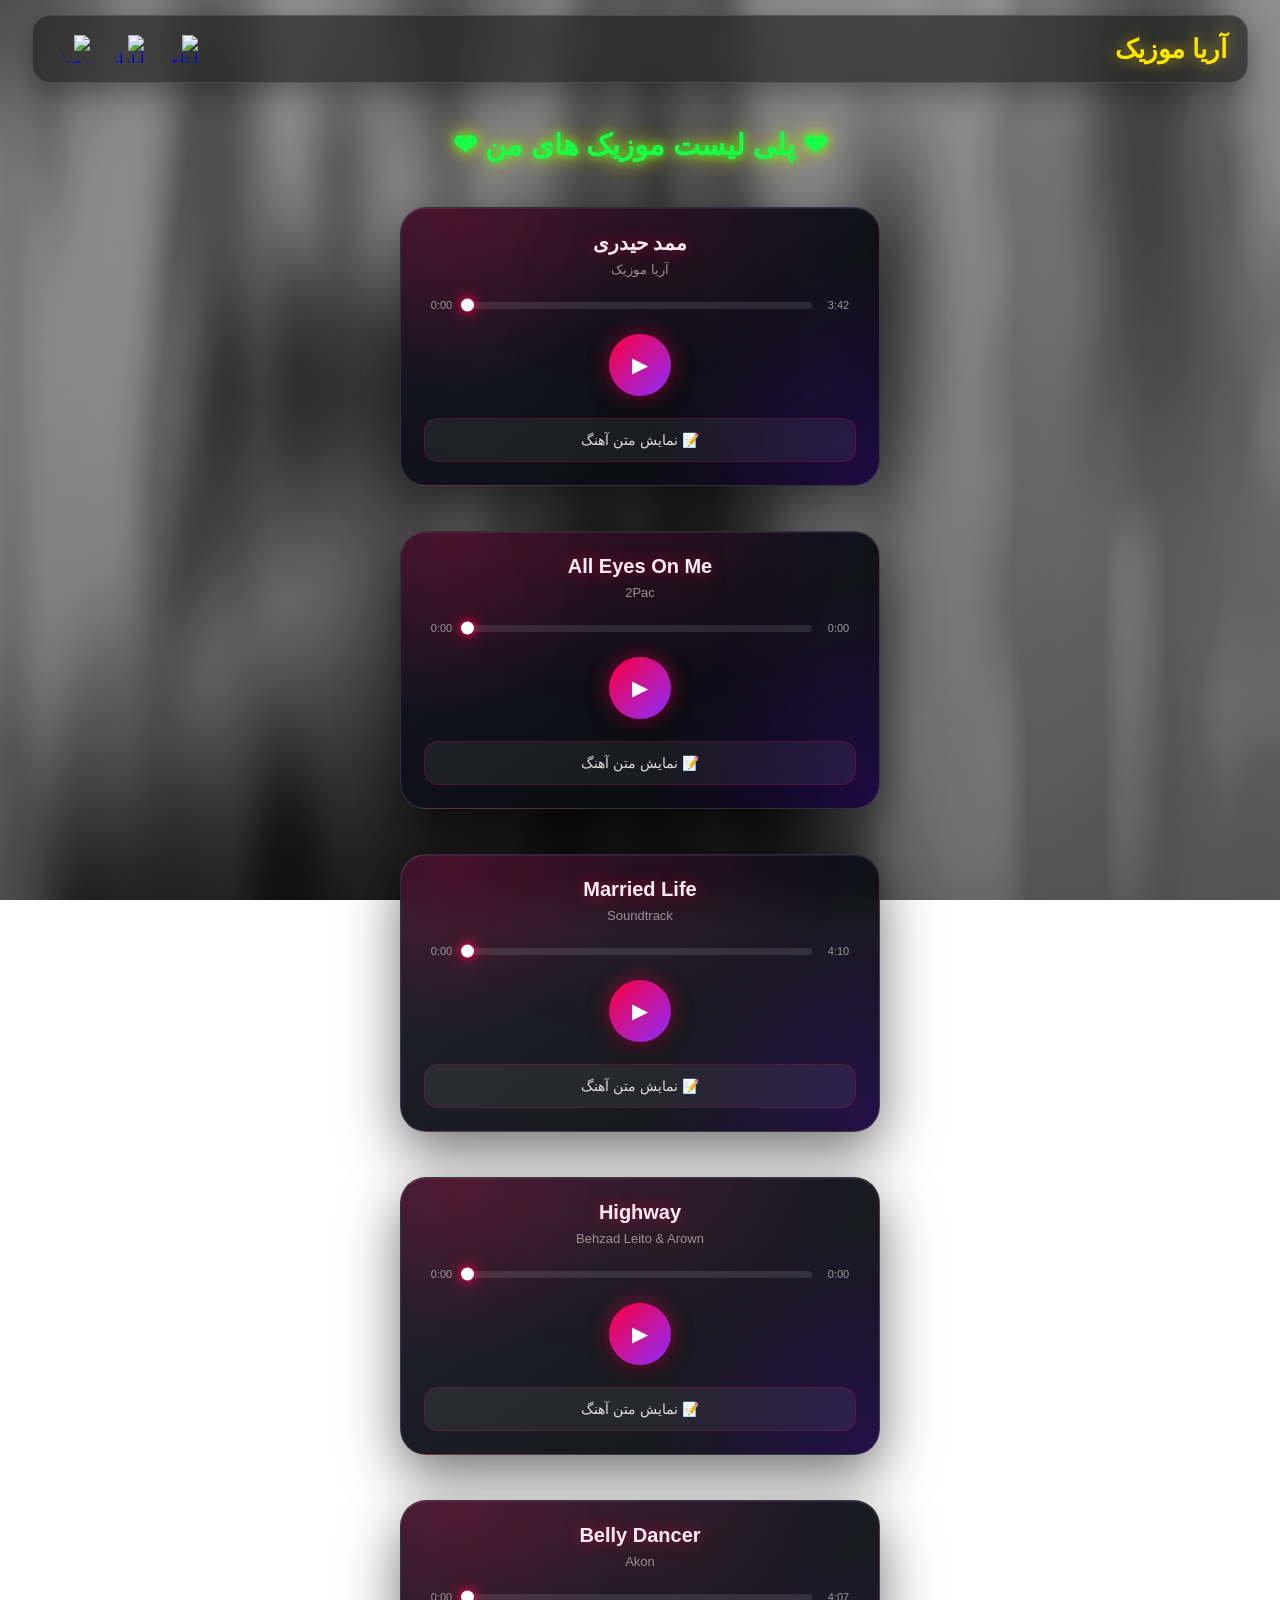
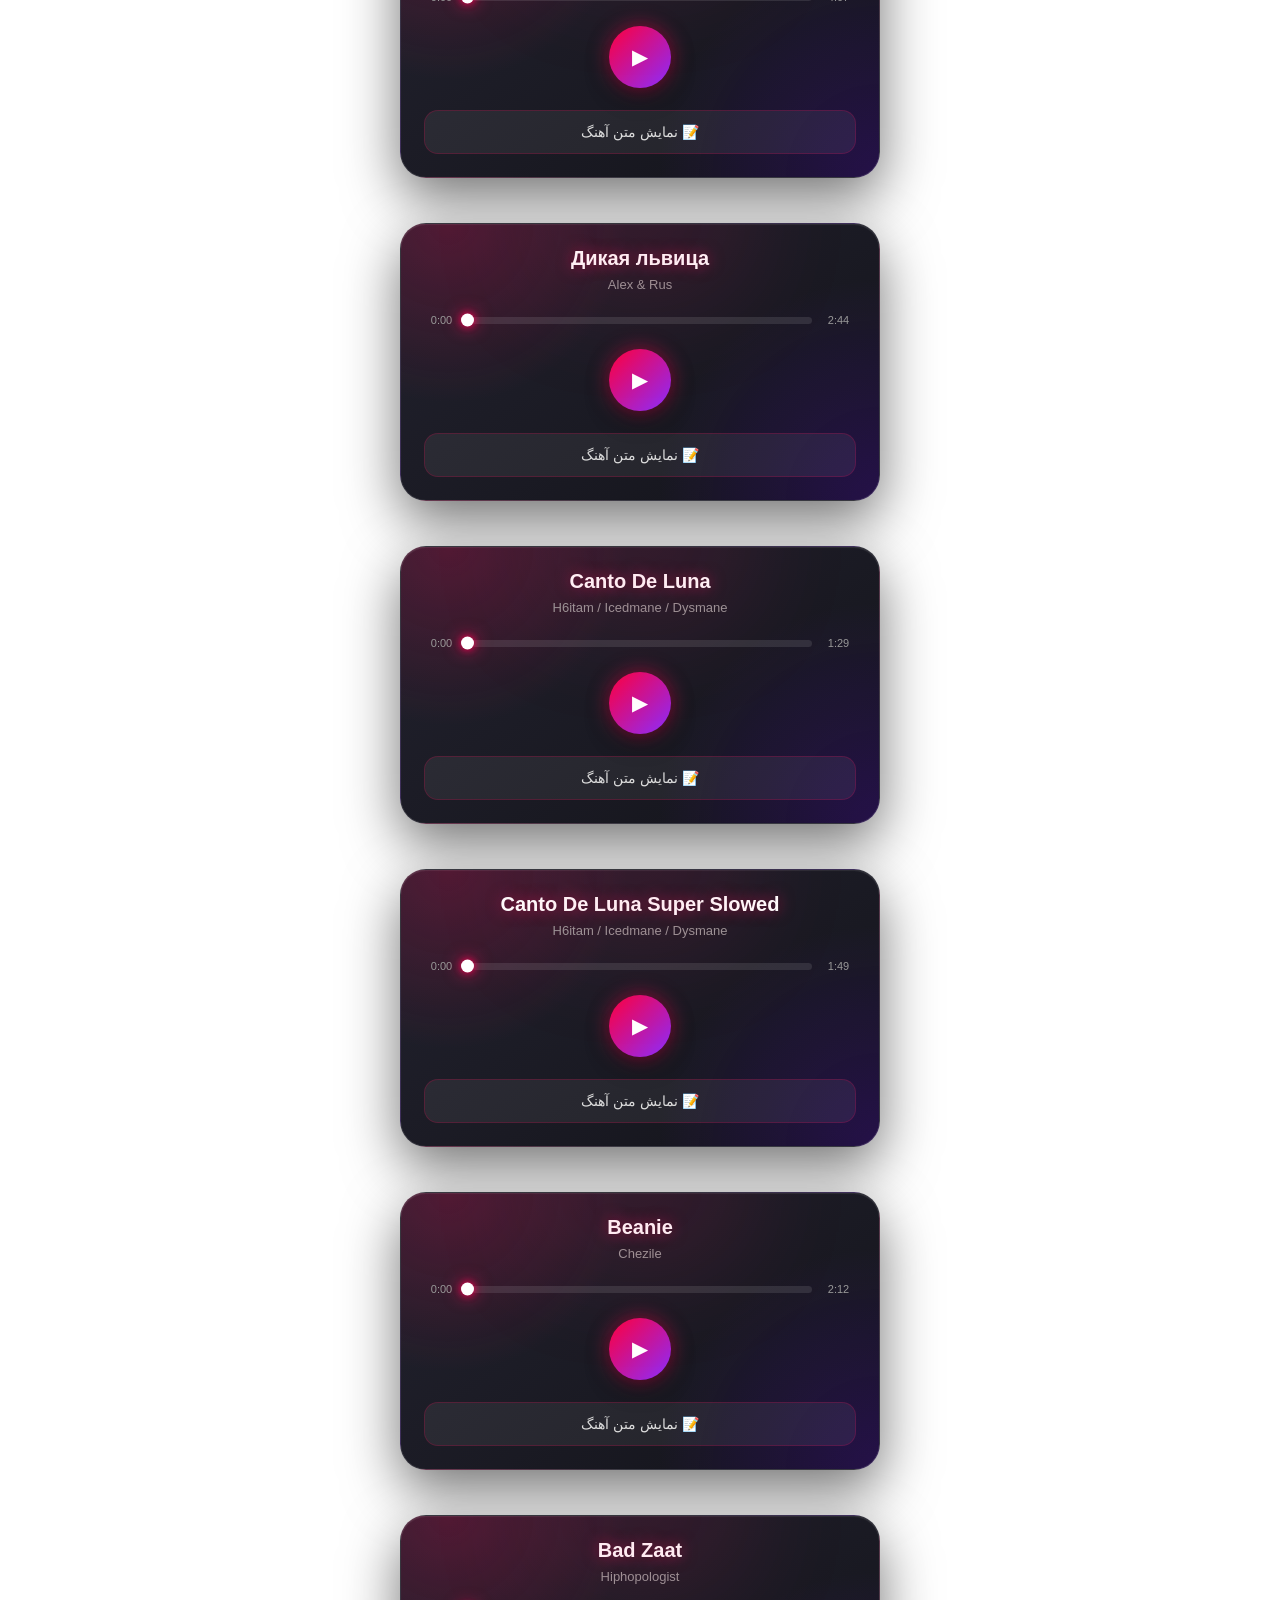
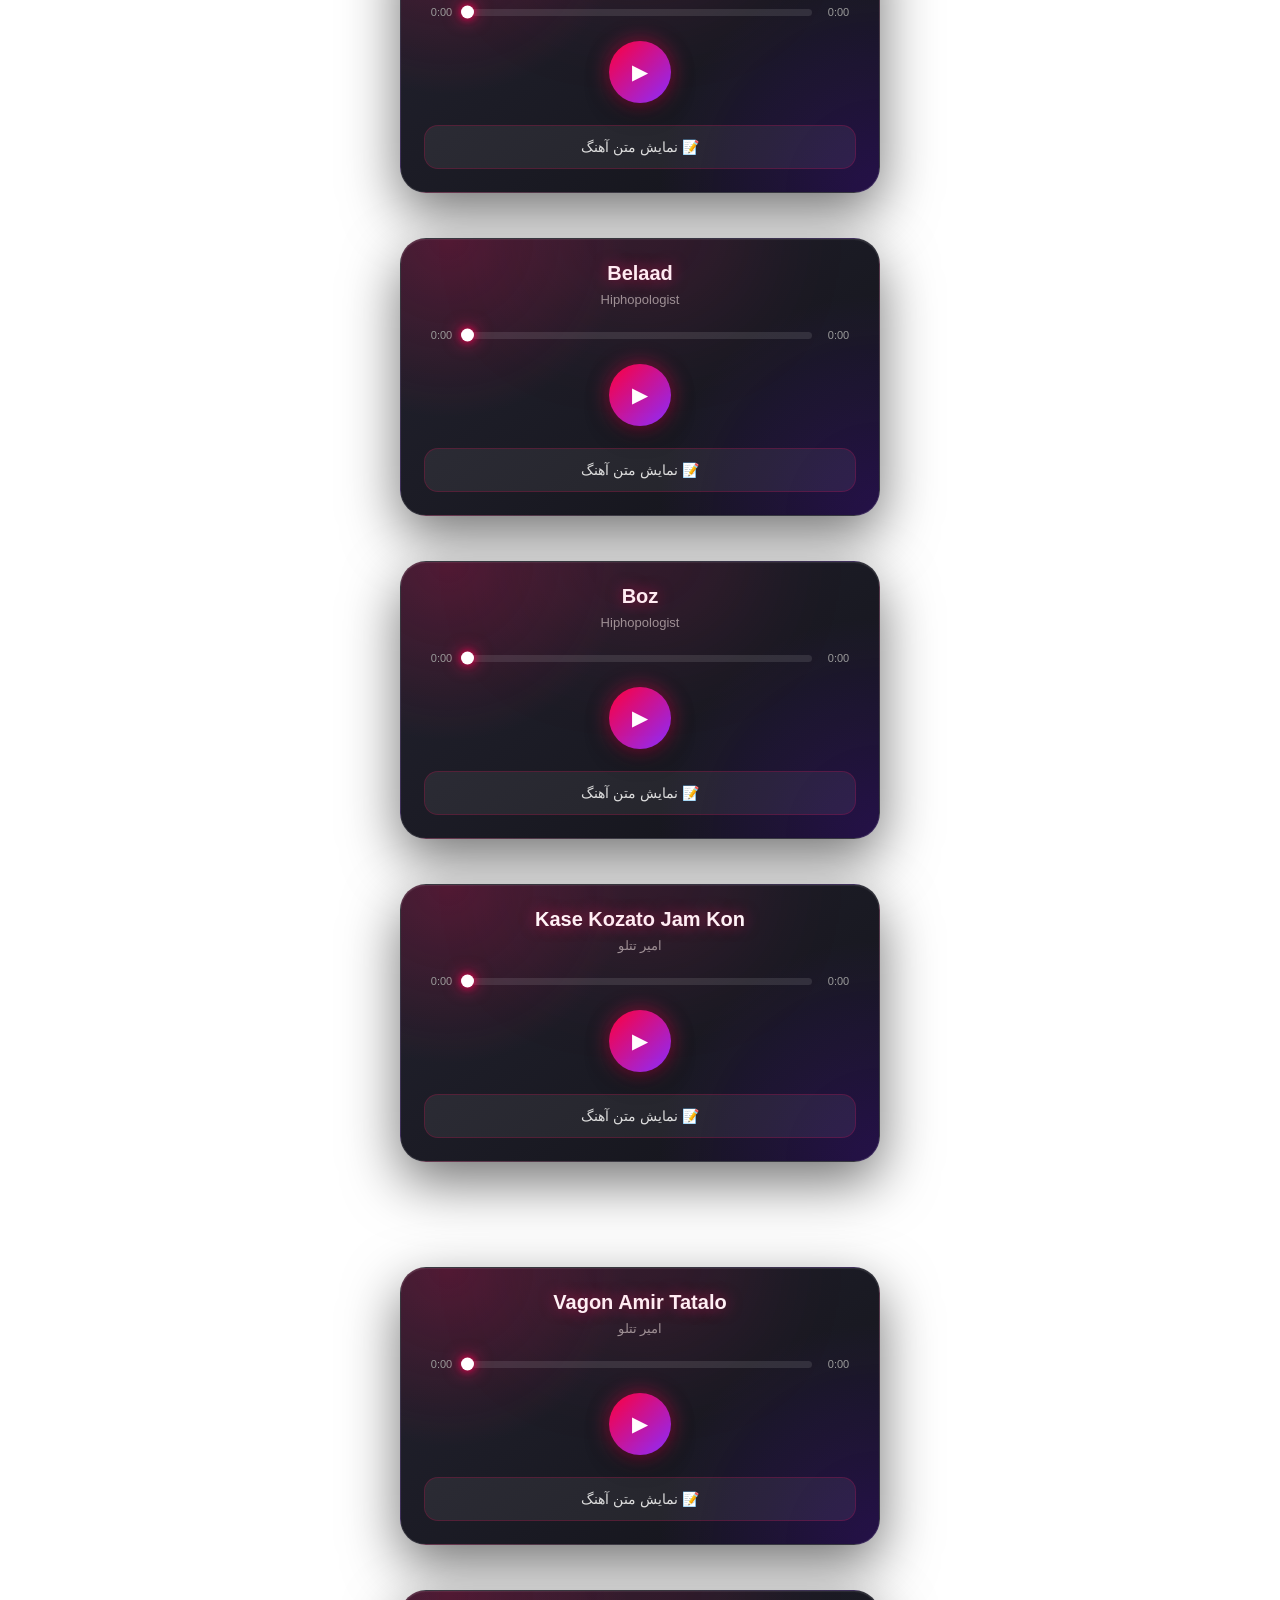
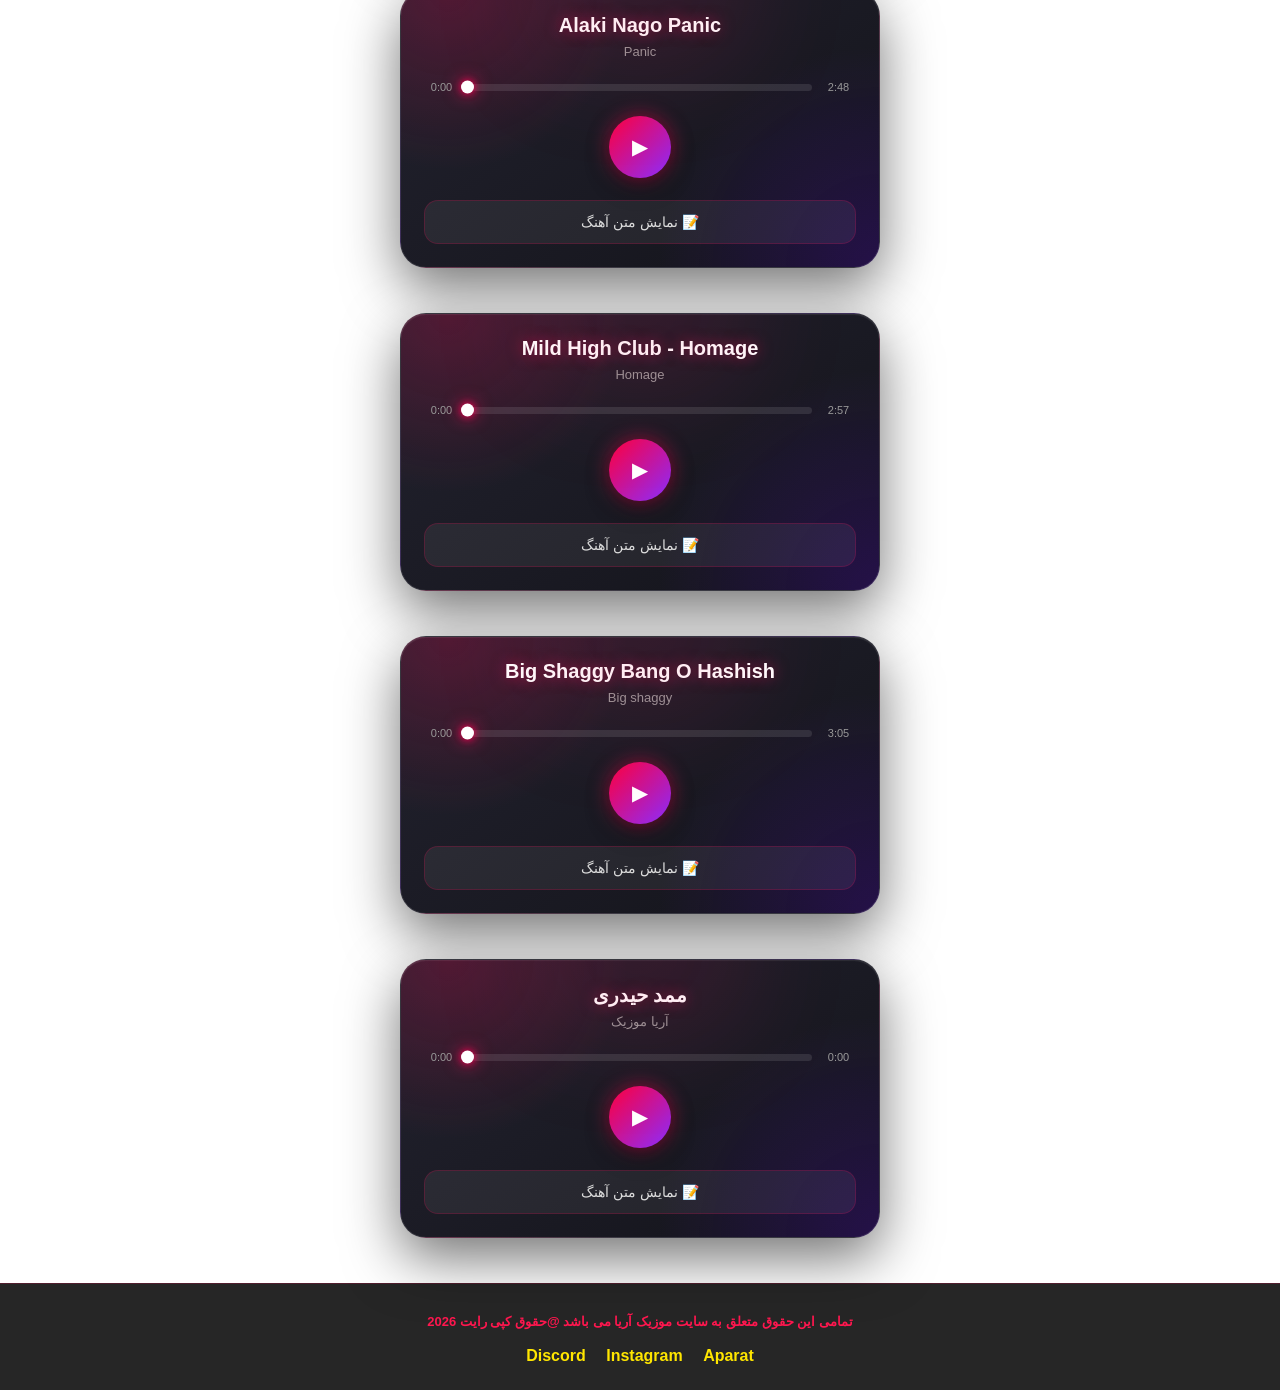
==== commit 883325ab: "Update index.html" ====
--- a/index.html
+++ b/index.html
@@ -5,8 +5,8 @@
 
 <meta charset="utf-8">
 <meta name="viewport" content="width=device-width, initial-scale=1.0">
-
-<title>آریا موزیک</title>
+<link rel="icon" href="favicon.ico" type="image/x-icon">
+<title>🎵آریا موزیک🎵</title>
 
 <style>
 
@@ -3714,6 +3714,70 @@
 
 
 
+<!-- آهنگ 18 -->
+
+<div class="custom-player">
+
+    <div class="song-info">
+
+        <div class="song-name">
+            ممد حیدری
+        </div>
+
+        <div class="song-artist">
+            آریا موزیک
+        </div>
+
+    </div>
+
+
+    <audio src="https://irsv.upmusics.com/singletracks/2026/06/Shayan%20Yo%20-%20Babre%20Zakhmi%20UpMusics_2.mp3"></audio>
+
+
+    <div class="progress-area">
+
+        <span class="current-time">
+            0:00
+        </span>
+
+
+        <div class="progress">
+
+            <div class="progress-fill"></div>
+
+        </div>
+
+
+        <span class="duration">
+            0:00
+        </span>
+
+    </div>
+
+
+    <div class="player-buttons">
+
+        <button class="play-btn">
+            ▶
+        </button>
+
+    </div>
+
+
+    <button class="lyrics-btn">
+        📝 نمایش متن آهنگ
+    </button>
+
+
+    <div class="lyrics">
+
+        <p>
+متنش رو میخوای چکار برو ببینم 🤣
+        </p>
+
+    </div>
+
+</div>
 
 
 
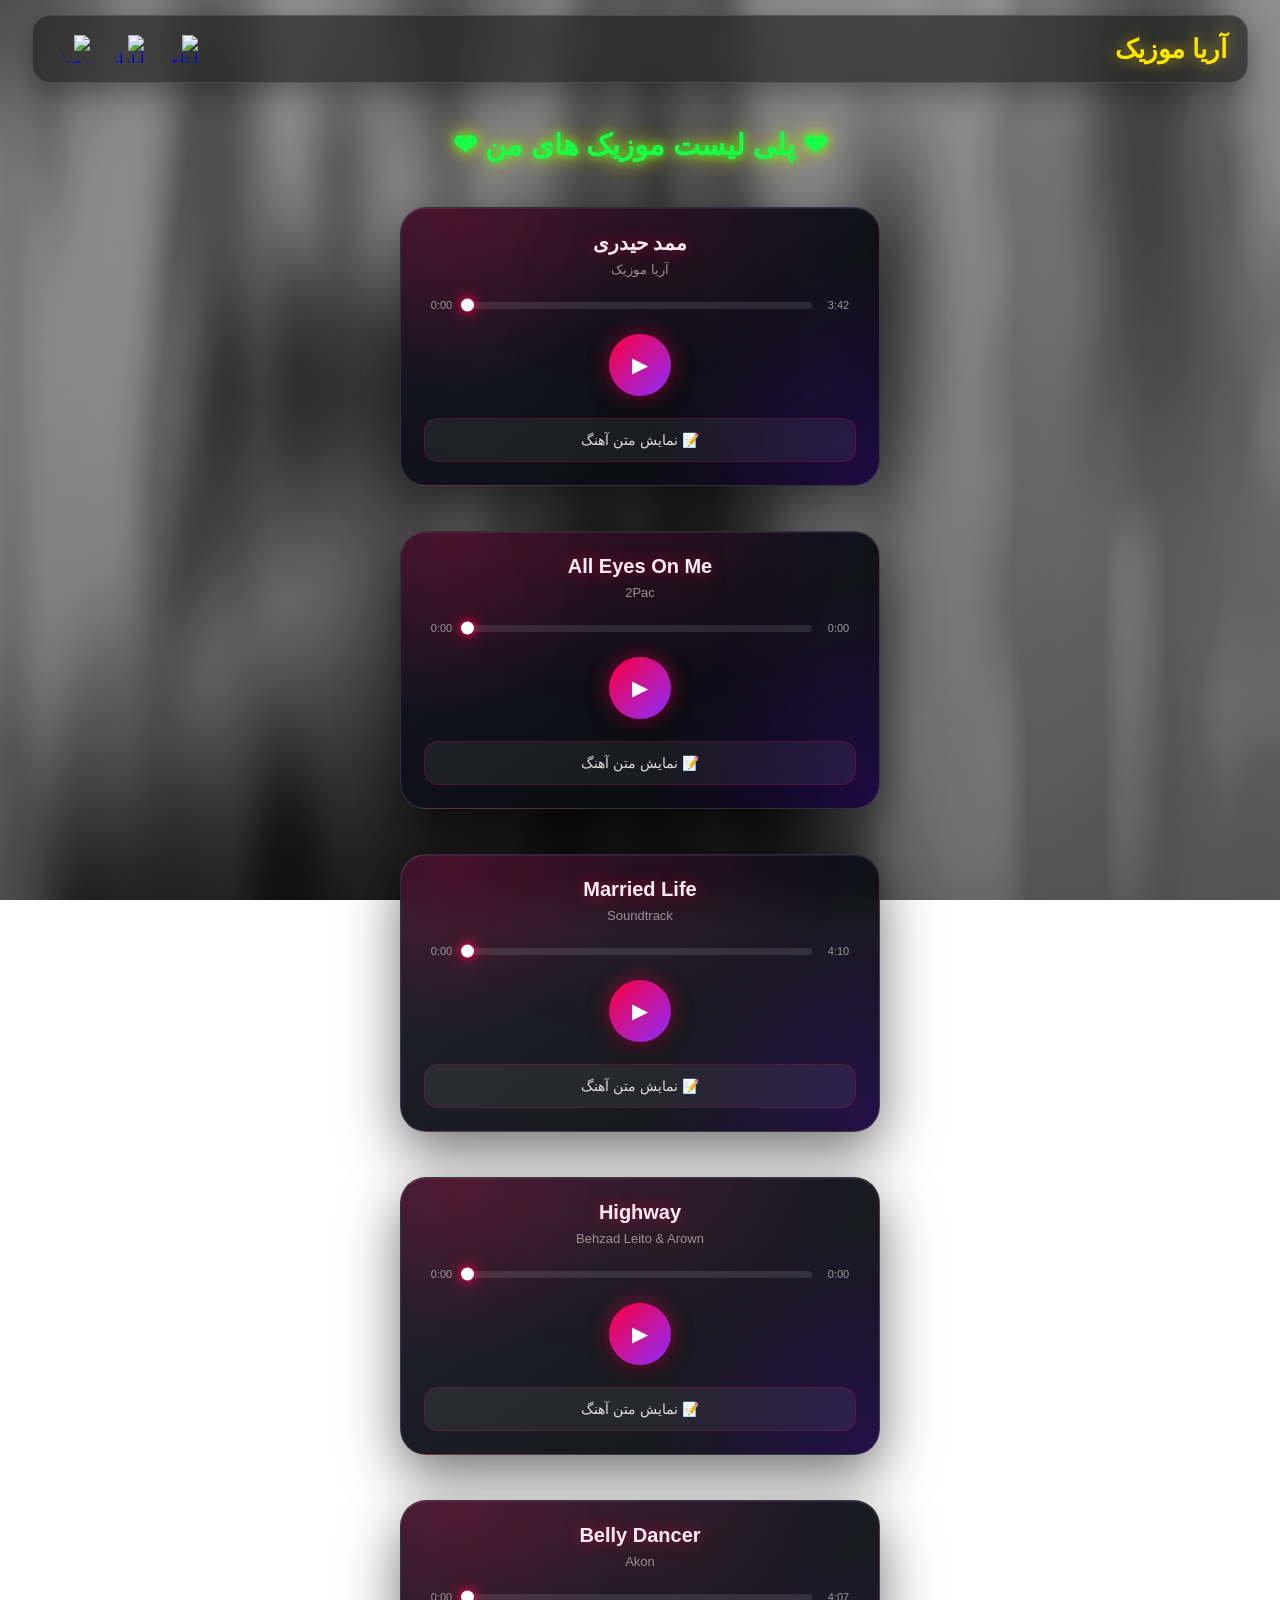
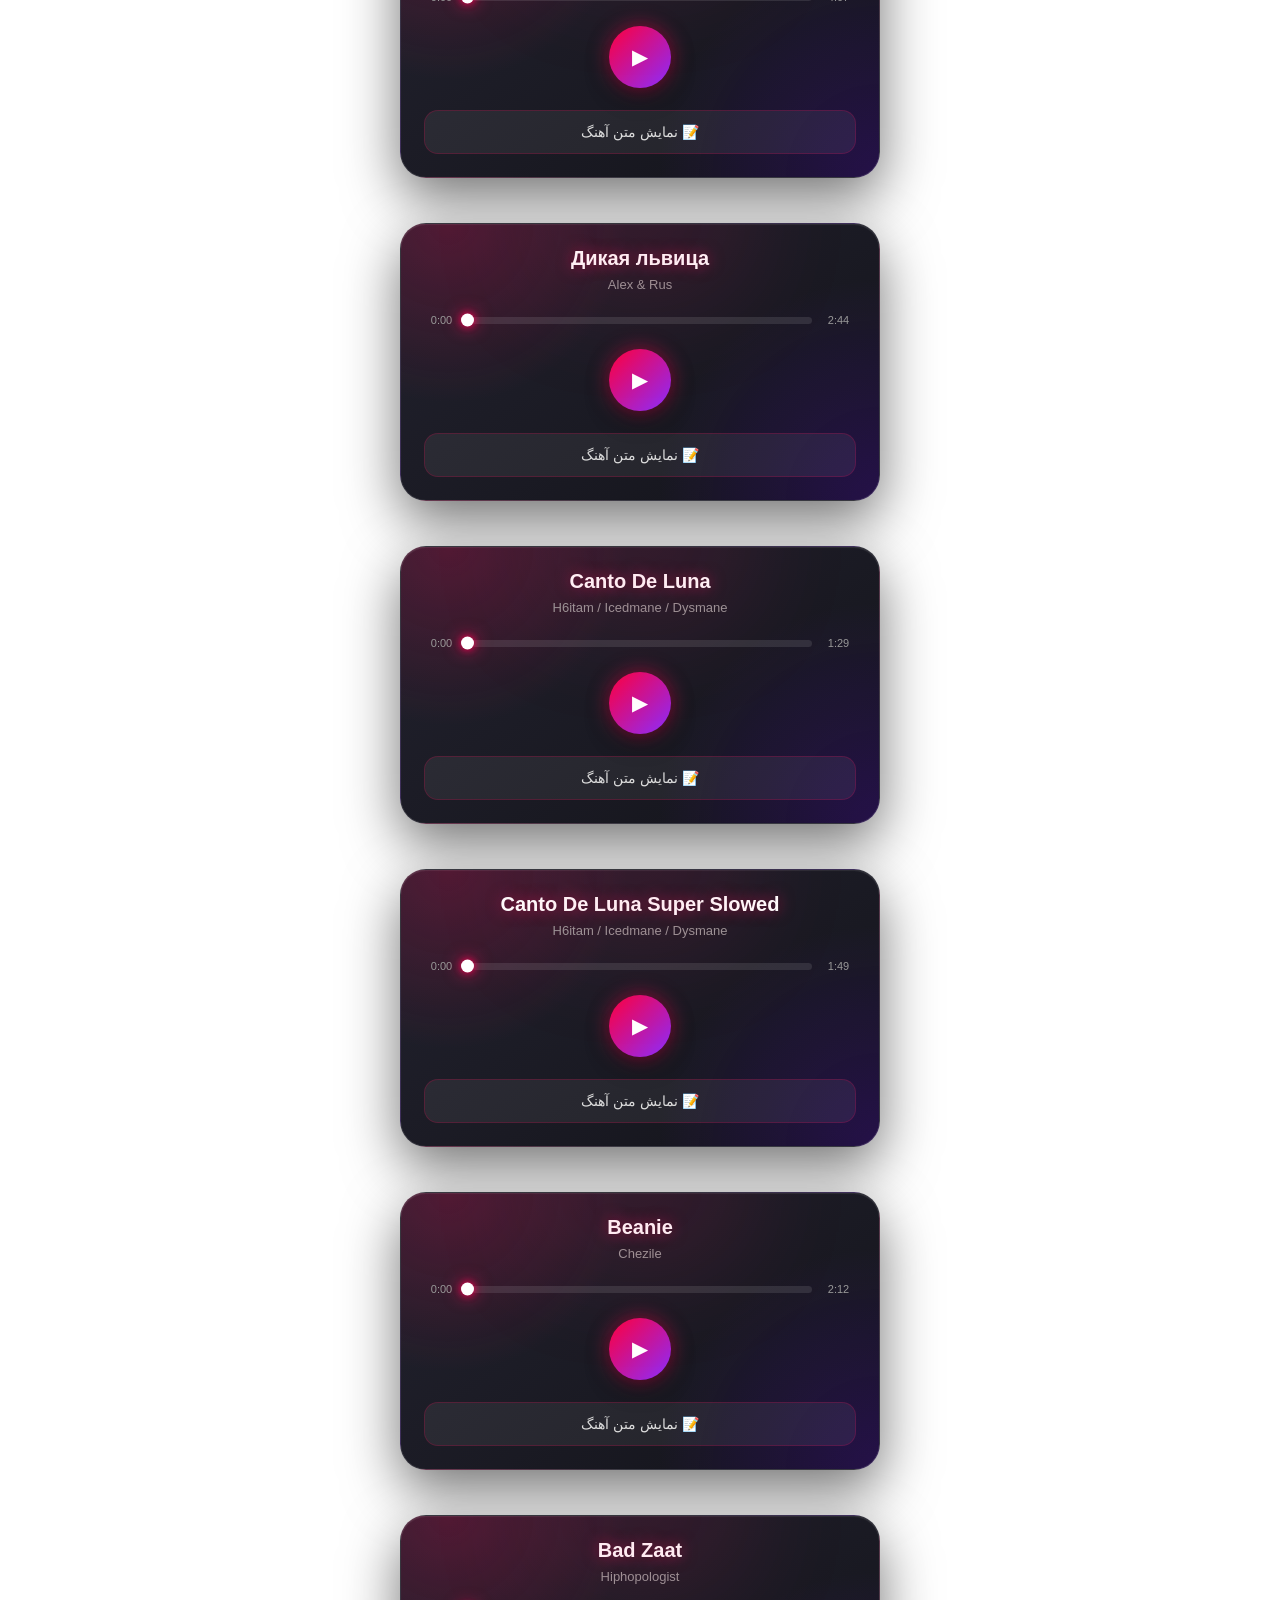
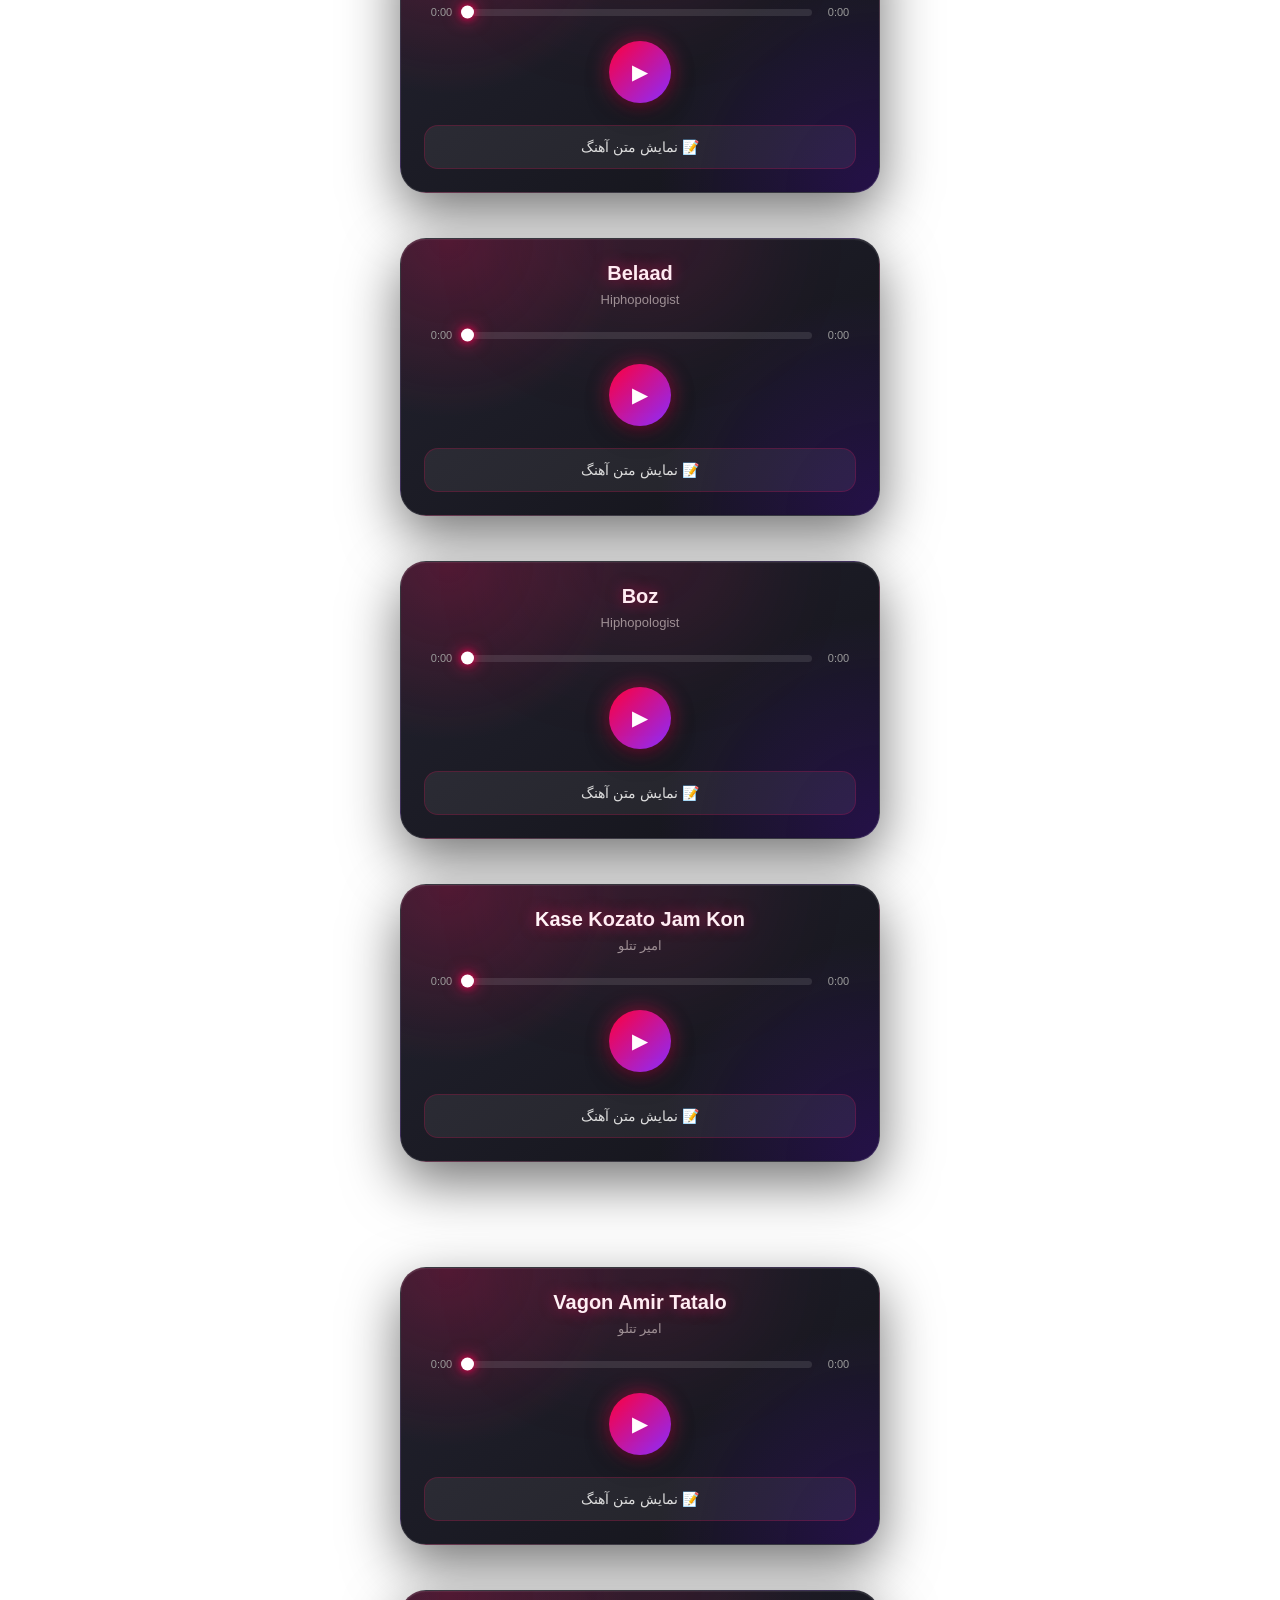
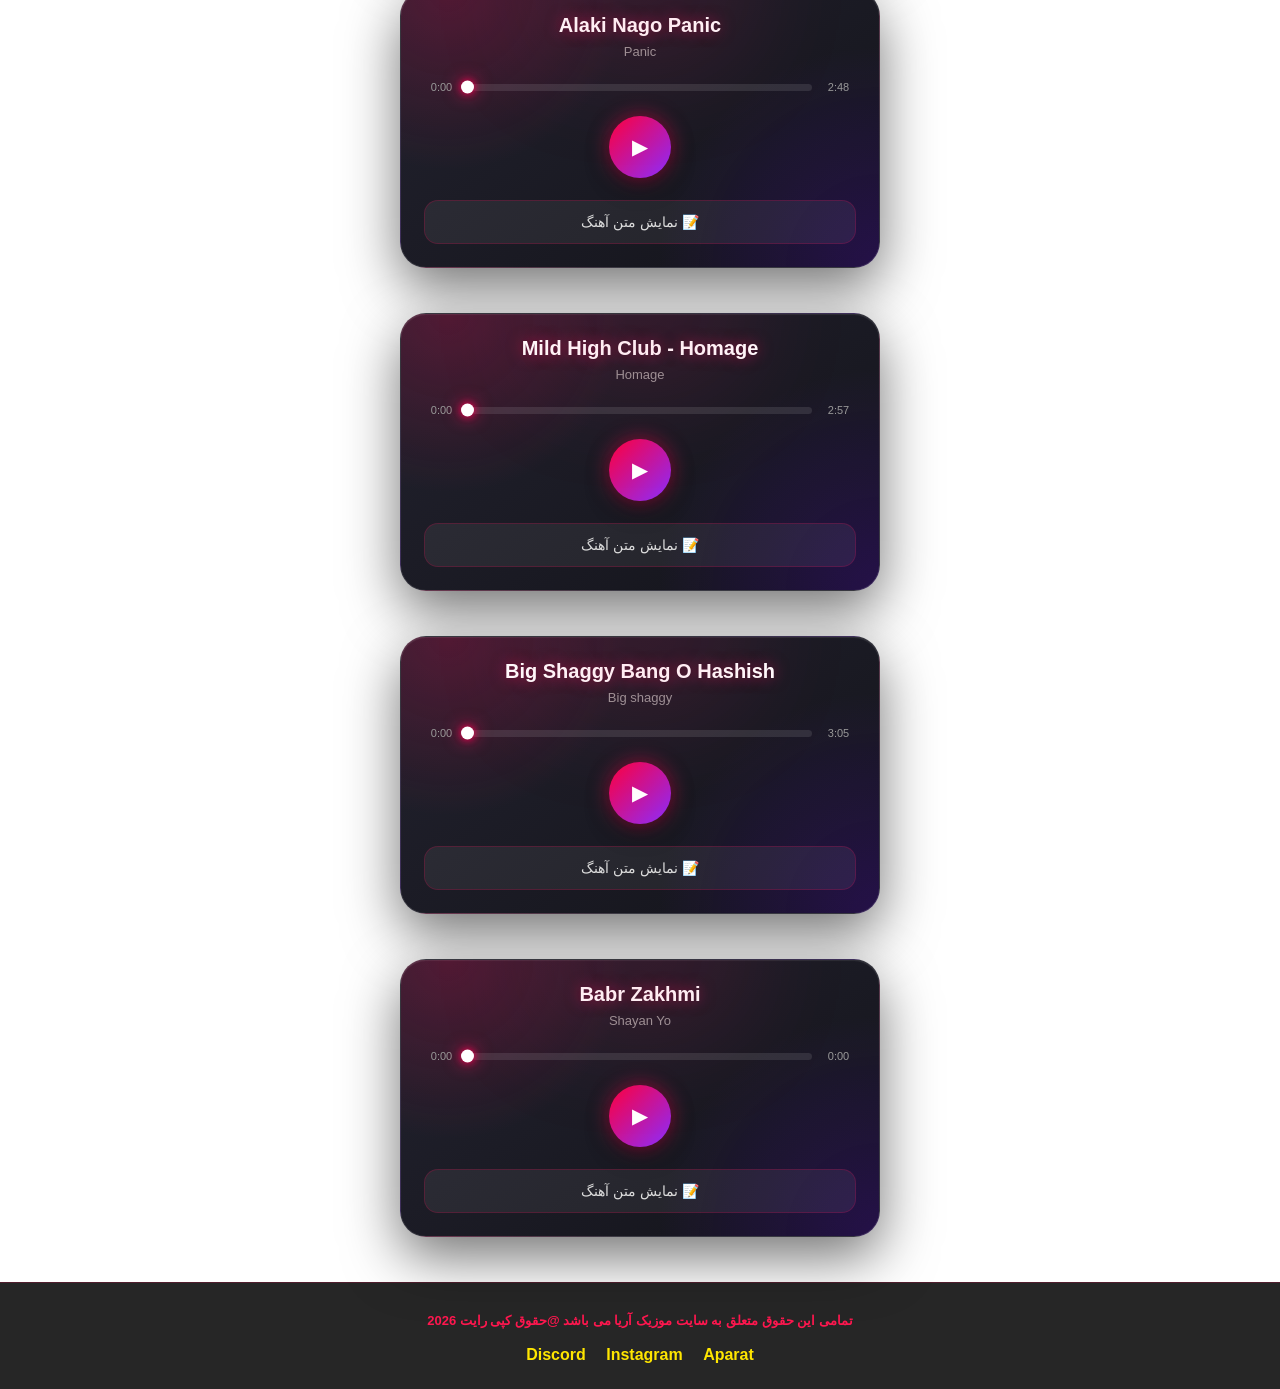
==== commit 430815da: "Update index.html" ====
--- a/index.html
+++ b/index.html
@@ -3721,11 +3721,11 @@
     <div class="song-info">
 
         <div class="song-name">
-            ممد حیدری
+            Babr Zakhmi
         </div>
 
         <div class="song-artist">
-            آریا موزیک
+            Shayan Yo
         </div>
 
     </div>
@@ -3772,7 +3772,42 @@
     <div class="lyrics">
 
         <p>
-متنش رو میخوای چکار برو ببینم 🤣
+💔💔
+نمردم قوی تر شدم یه ببر مست زخمی شدم
+💔           
+عشق تو عجب شریه با کل دنیا درگیر شدم…
+💔           
+تن این ببر من زخمیه زندونیش کن من بهت اسیر شدم
+💔           
+چند ساله ندیده بودم تو چقدر بزرگ من پیر شدم
+💔          
+دوست دارم بیشتر از قبلنا این که برم و اصلا ازم نخواه
+💔           
+من خستم از شبا تا میام ببوسمت می پرم از خواب…
+💔           
+هیچی نمیخوام بیشتر از لبات میکشم من نفس هواتو
+💔           
+برگرد من خودم هواتو
+💔           
+هی بهت فکر می کنم حست میکنم رابطمون قصه میکنم
+💔           
+شیرت می کنم حفظت می کنم…
+💔           
+زندگی تلخ منم سک میخورم
+💔           
+یه روز کنسرت بذارم یادت رو استیج میکنم
+💔           
+تو سینم هیشکی نیست صدات میزنم هی تورو پیج میکنم
+💔           
+فالوت با پیج فیک میکنم چرا این شکلی شدم من…
+💔           
+نمردم قوی تر شدم یه ببر مست زخمی شدم
+💔           
+عشق تو عجب شریه با کل دنیا درگیر شدم
+💔           
+تن این ببر من زخمیه زندونیش کن من بهت اسیر شدم
+💔           
+چند ساله ندیده بودم تو چقدر بزرگ من پیر شدم…   
         </p>
 
     </div>
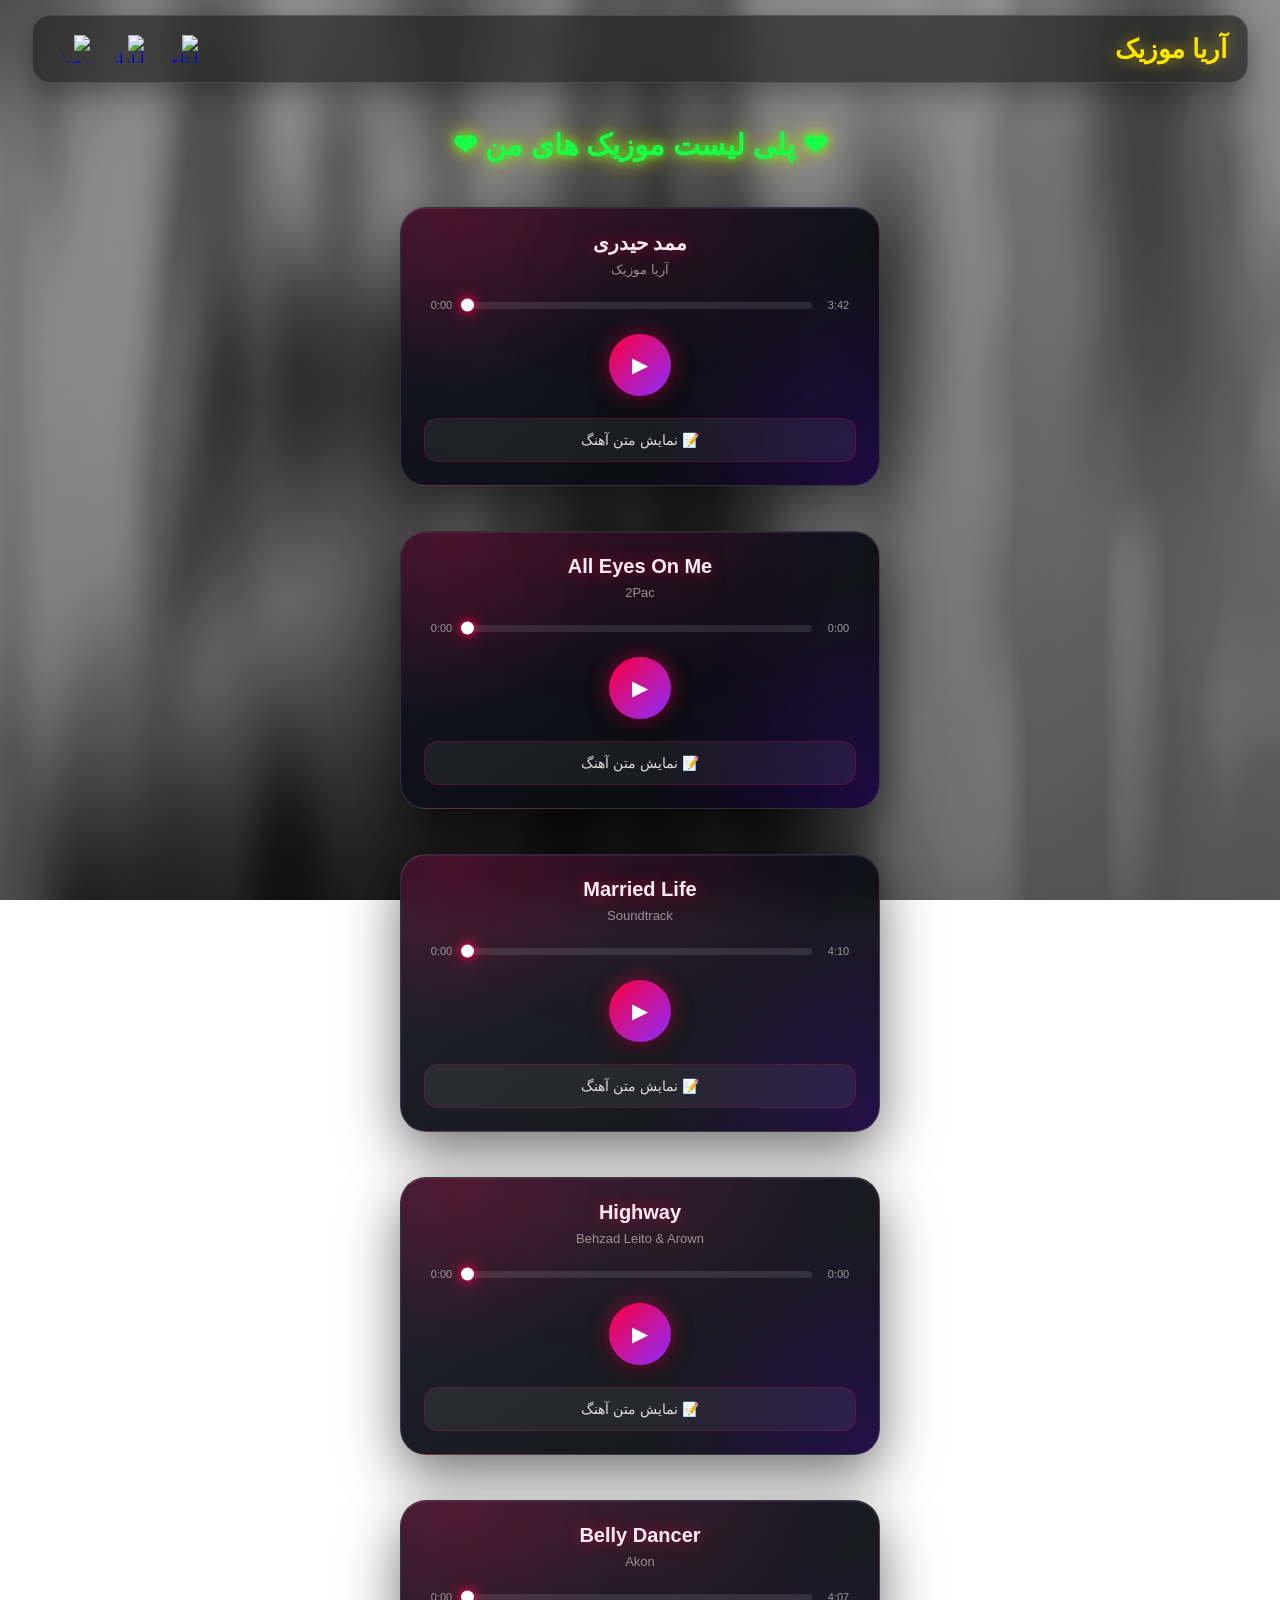
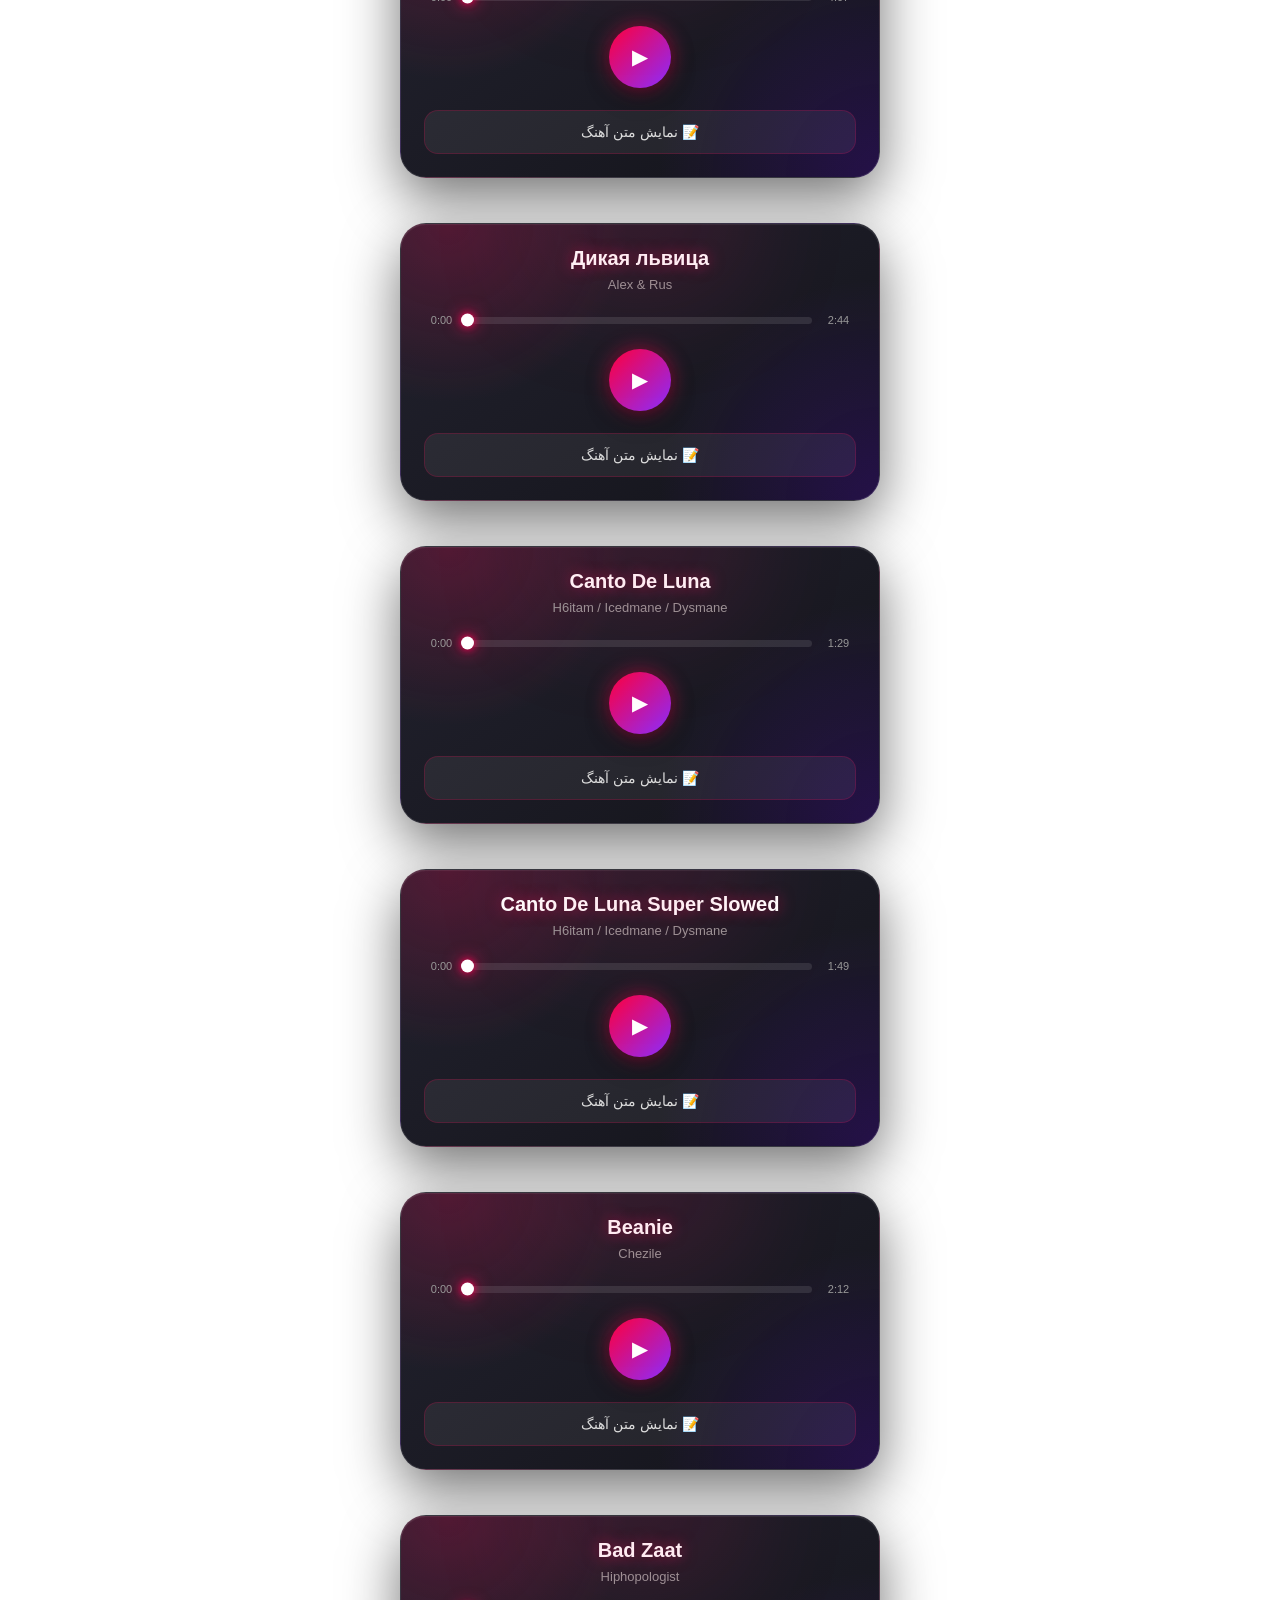
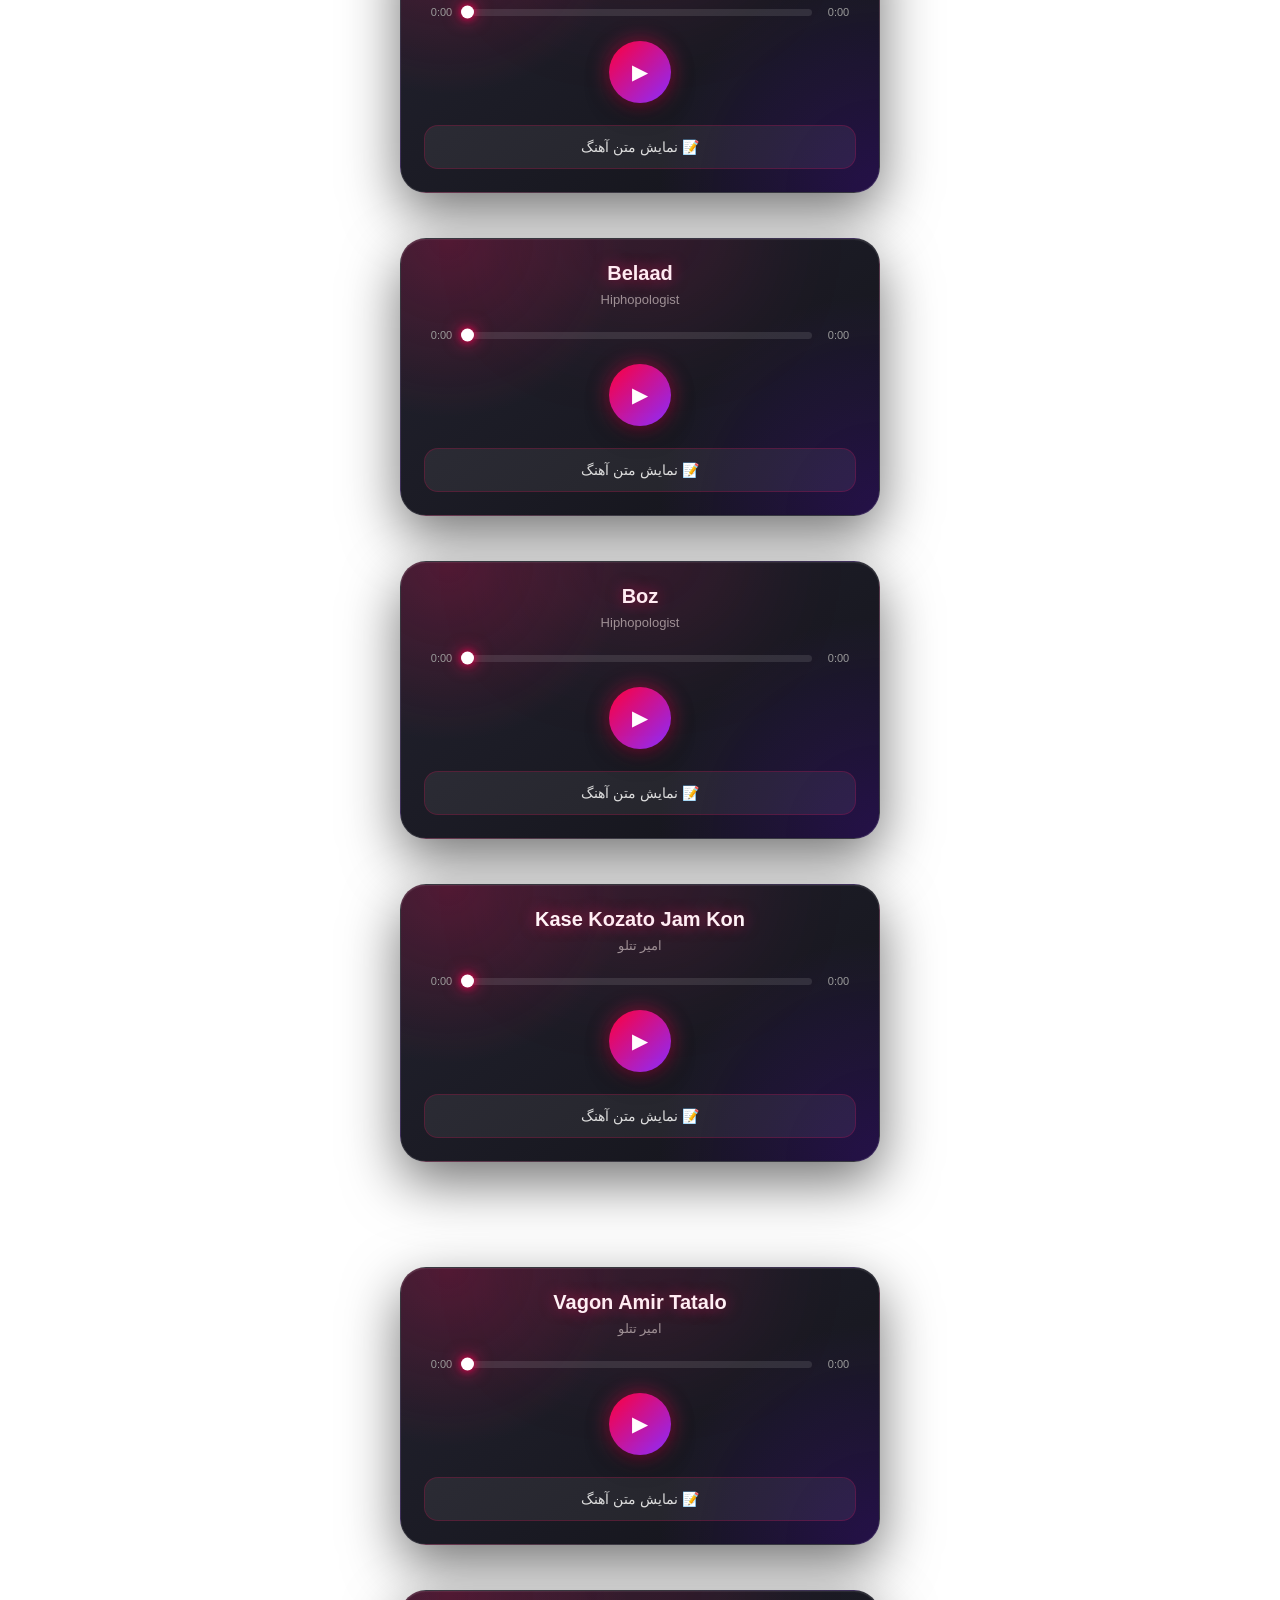
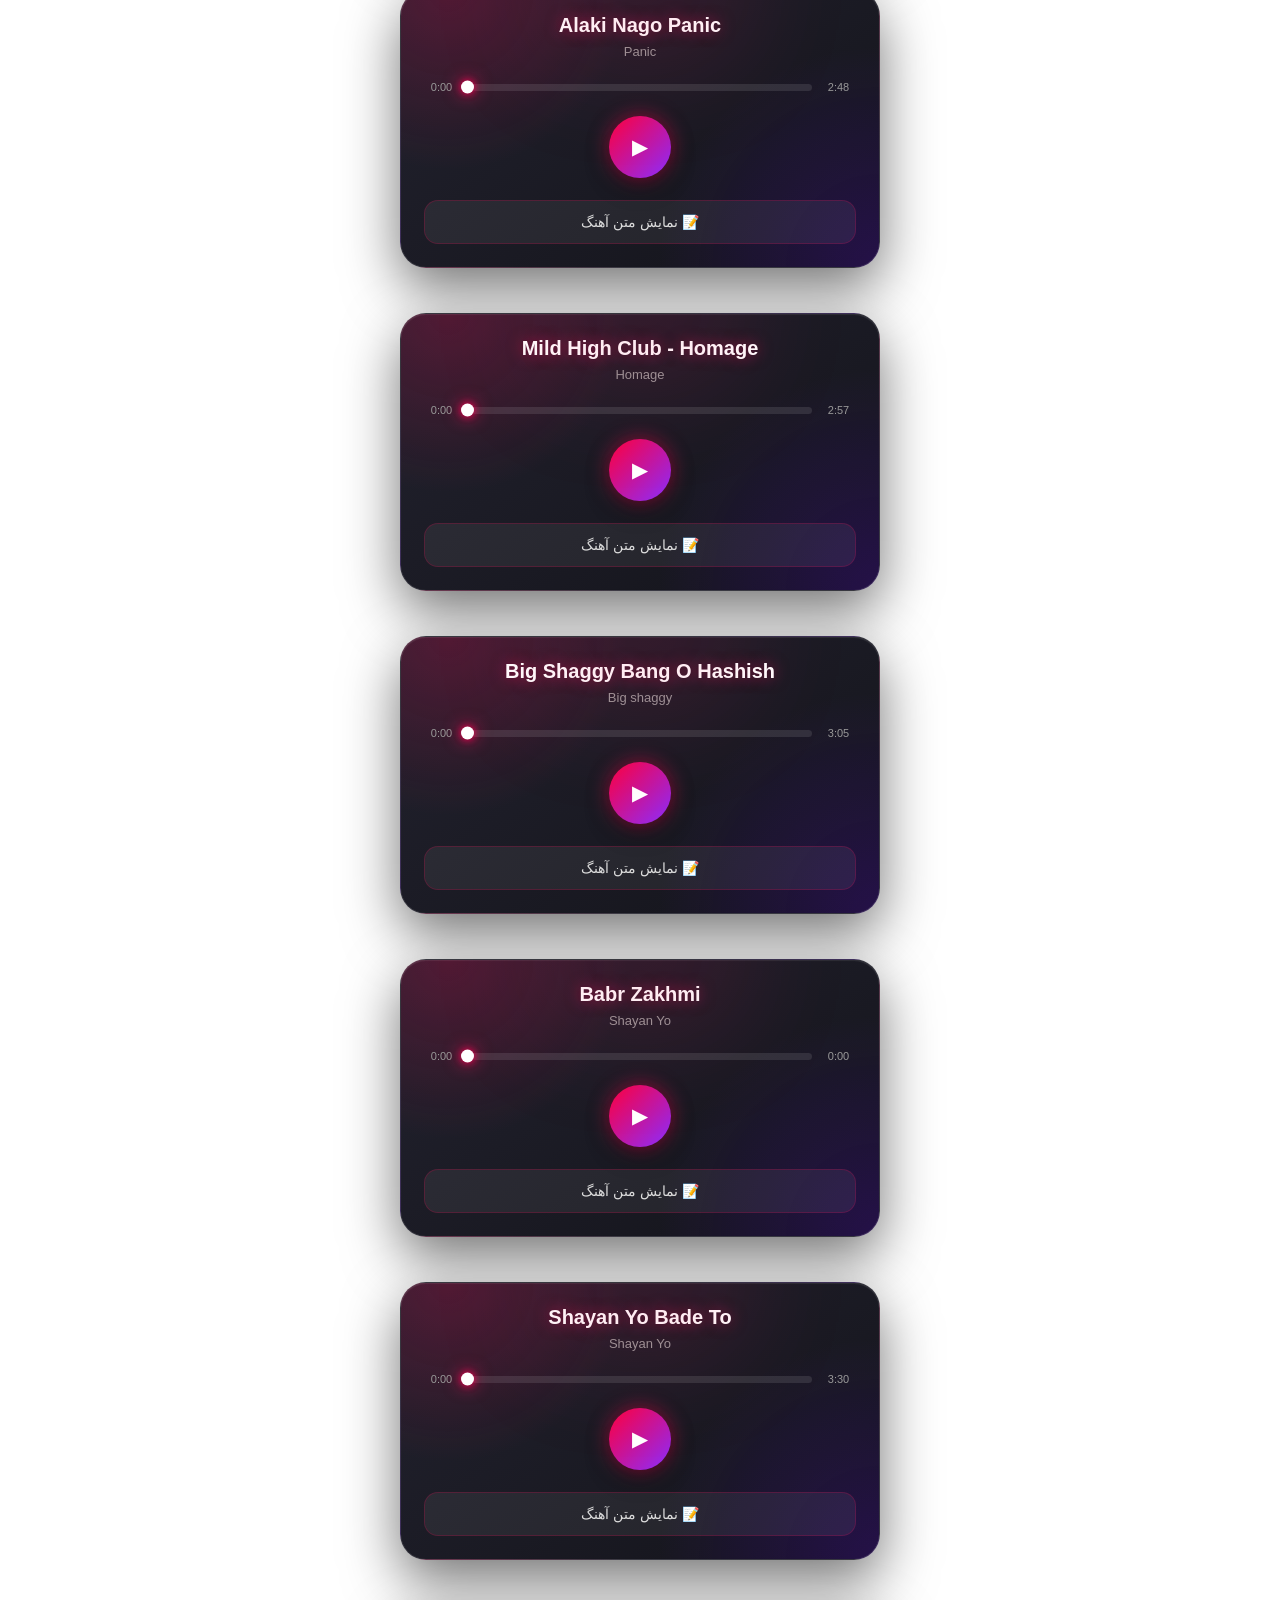
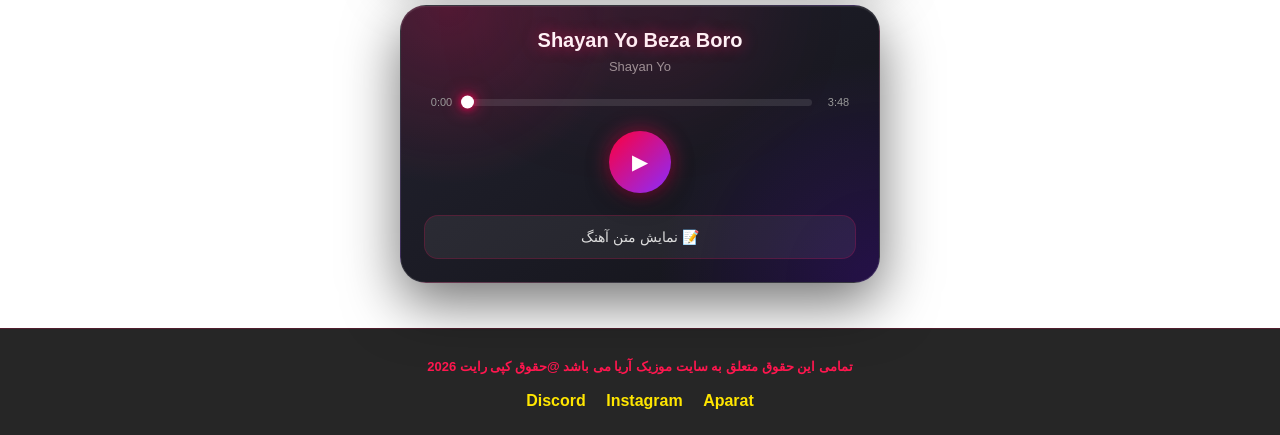
==== commit 8e68fceb: "Update index.html" ====
--- a/index.html
+++ b/index.html
@@ -3791,7 +3791,7 @@
 💔           
 هی بهت فکر می کنم حست میکنم رابطمون قصه میکنم
 💔           
-شیرت می کنم حفظت می کنم…
+شعرت می کنم حفظت می کنم…
 💔           
 زندگی تلخ منم سک میخورم
 💔           
@@ -3816,11 +3816,319 @@
 
 
 
-
+<!-- آهنگ 19 -->
+
+<div class="custom-player">
+
+    <div class="song-info">
+
+        <div class="song-name">
+            Shayan Yo Bade To 
+        </div>
+
+        <div class="song-artist">
+            Shayan Yo
+        </div>
+
+    </div>
+
+
+    <audio src="Shayan Yo - Bade To (320).mp3"></audio>
+
+
+    <div class="progress-area">
+
+        <span class="current-time">
+            0:00
+        </span>
+
+
+        <div class="progress">
+
+            <div class="progress-fill"></div>
+
+        </div>
+
+
+        <span class="duration">
+            0:00
+        </span>
+
+    </div>
+
+
+    <div class="player-buttons">
+
+        <button class="play-btn">
+            ▶
+        </button>
+
+    </div>
+
+
+    <button class="lyrics-btn">
+        📝 نمایش متن آهنگ
+    </button>
+
+
+    <div class="lyrics">
+
+        <p>
+بعد تو عشق حرومه
+           
+کار این دل تمومه
+           
+بعد تو خونه شده واسم جهنم
+           
+نگو آخر قصه مونه
+
+من خر همه دروغات و باور کردم
+           
+نمونده راهی جز واسم رفتن
+           
+توهم مثل من گوهه اخلاقت
+           
+دو کلوم نمیشه باهات مثل آدم حرف زد
+           
+هرروز میشم لاغر تر من
+           
+آخه مگه از تو نامرد تر هست
+           
+باشه اصلا تو فرشته بودی
+           
+همه گوه کارای هات پا من اصلا
+           
+بگو چرا نموندی پیشم
+           
+چرا این دردا تموم نمیشن
+           
+بد شده این زمونه بی‌رحم
+           
+بدون من کارت تمومه بی شک
+           
+بگو چرا خالیه دستات
+           
+گریه کردی تموم دیشب
+           
+بدون تو غروبه هرروز
+           
+بارون و خزونه این شهر
+
+بگو چرا نموندی پیشم
+           
+چرا این دردا تموم نمیشن
+           
+بد شده این زمونه بی‌رحم
+           
+بدون من کارت تمومه بی شک
+           
+بگو چرا خالیه دستات
+           
+گریه کردی تموم دیشب
+           
+بدون تو غروبه هرروز
+           
+بارون و خزونه این شهر
+           
+گفتم بمون
+           
+نکردی گوش
+           
+خواستم باهات تیم شم ولی
+           
+تو هنرت تک روی بود
+           
+گفتم دوسش دارم نکرد باور
+           
+چقد گفتم نجنگ با من
+           
+تو شیش ماه یک فرشته ازش ساختم
+           
+حتی از خودم زدم واسش
+           
+این دنیام سر شوخی داشت با ما
+           
+هی با مغزم کلنجار رفت
+           
+فقط بدون اینو که تو نبردی
+           
+من خودم خواستم که ازت باختم 
+           
+بگو چرا نموندی پیشم
+           
+چرا این دردا تموم نمیشن
+           
+بد شده این زمونه بی‌رحم
+           
+بدون من کارت تمومه بی شک
+           
+بگو چرا خالیه دستات
+           
+گریه کردی تموم دیشب
+           
+بدون تو غروبه هرروز
+           
+بارون و خزونه این شهر
+
+بگو چرا نموندی پیشم
+           
+چرا این دردا تموم نمیشن
+           
+بد شده این زمونه بی‌رحم
+           
+بدون من کارت تمومه بی شک
+           
+بگو چرا خالیه دستات
+           
+گریه کردی تموم دیشب
+           
+بدون تو غروبه هرروز
+           
+بارون و خزونه این شهر
+        </p>
+
+    </div>
+
+</div>
+
+
+<!-- آهنگ 20 -->
+
+<div class="custom-player">
+
+    <div class="song-info">
+
+        <div class="song-name">
+            Shayan Yo Beza Boro
+        </div>
+
+        <div class="song-artist">
+            Shayan Yo
+        </div>
+
+    </div>
+
+
+    <audio src="Shayan Yo - Beza Boro.mp3"></audio>
+
+
+    <div class="progress-area">
+
+        <span class="current-time">
+            0:00
+        </span>
+
+
+        <div class="progress">
+
+            <div class="progress-fill"></div>
+
+        </div>
+
+
+        <span class="duration">
+            0:00
+        </span>
+
+    </div>
+
+
+    <div class="player-buttons">
+
+        <button class="play-btn">
+            ▶
+        </button>
+
+    </div>
+
+
+    <button class="lyrics-btn">
+        📝 نمایش متن آهنگ
+    </button>
+
+
+    <div class="lyrics">
+
+        <p>
+بزار برو نمیخوریم ما به درد هم
+           
+اینجوری دیونه خونس عاقبت من
+           
+بزار برو داری میزنی حالمو به هم
+           
+دیگه خسته شده باشی باید خودتم
+           
+پ بزار برو منو گریه نکن پیشم
+           
+که اشکات الکین
+           
+تو ذاتت درست نشد هیچ وقت
+           
+درست نشد هیچ وقت هی
+           
+بزار برو بخدا بدتو نمیخام
+           
+تلف کردن وقتتو نمیخام
+           
+شکستن قلبتو نمیخام ولی مجبورم
+           
+هیشکی کنارت قد من به تو نمیاد
+           
+دلم بد میشه حرف تو که میاد
+           
+من خودم رفتنتو ترکتو نمیخام ولی مجبورم
+           
+اصلا هرچی فحشه بده مال من
+           
+هرچی صفت خوبه مال تو
+           
+اصلا هرچی خیانته کار من
+           
+مثلا خیلی پاکی اخه تو
+           
+بزار برو نمیخوریم ما به درد هم
+           
+اینجوری دیونه خونس عاقبت من
+           
+بزار برو داری میزنی حالمو به هم
+           
+دیگه خسته شده باشی باید خودتم
+           
+پ بزار برو منو گریه نکن پیشم که اشکات الکین
+           
+تو ذاتت درست نشد هیچ وقت
+           
+درست نشد هیچ وقت هی
+           
+منتفر از عکسات
+           
+از هر چی بخوره سرش به تو
+           
+متنفر از فکرت حتی شبی تو
+           
+اسمتو متنفر از تهران متنفر از خونه
+           
+متنفر از این احساسی که حتی بعد کات بینمونه
+           
+بزار برو نمیخوریم ما به درد هم
+           
+اینجوری دیونه خونس عاقبت من
+           
+بزار برو داری میزنی حالمو به هم
+           
+دیگه خسته شده باشی باید خودتم
+           
+پ بزار برو منو گریه نکن پیشم که اشکات الکین
+           
+تو ذاتت درست نشد هیچ وقت
+        </p>
+
+    </div>
+
+</div>   
 
 
    
-
 <!-- =========================
      FOOTER
 ========================= -->
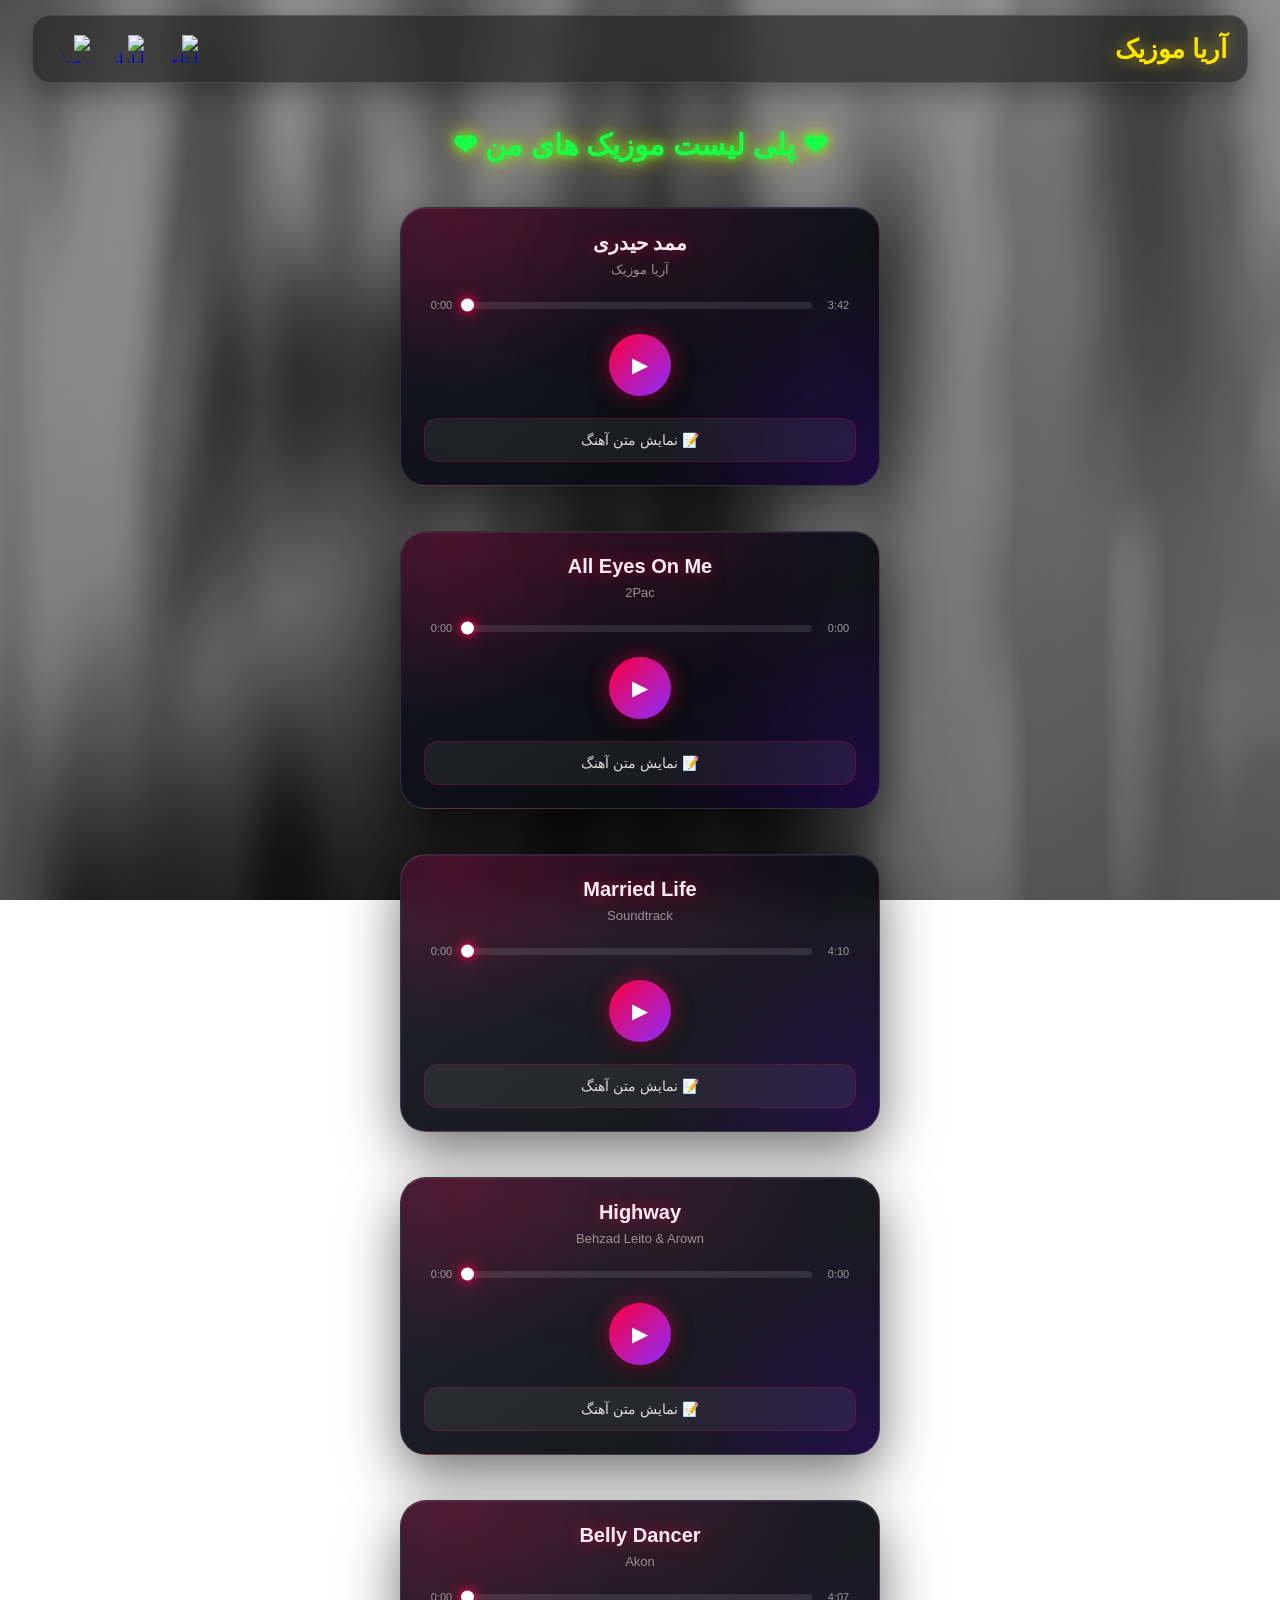
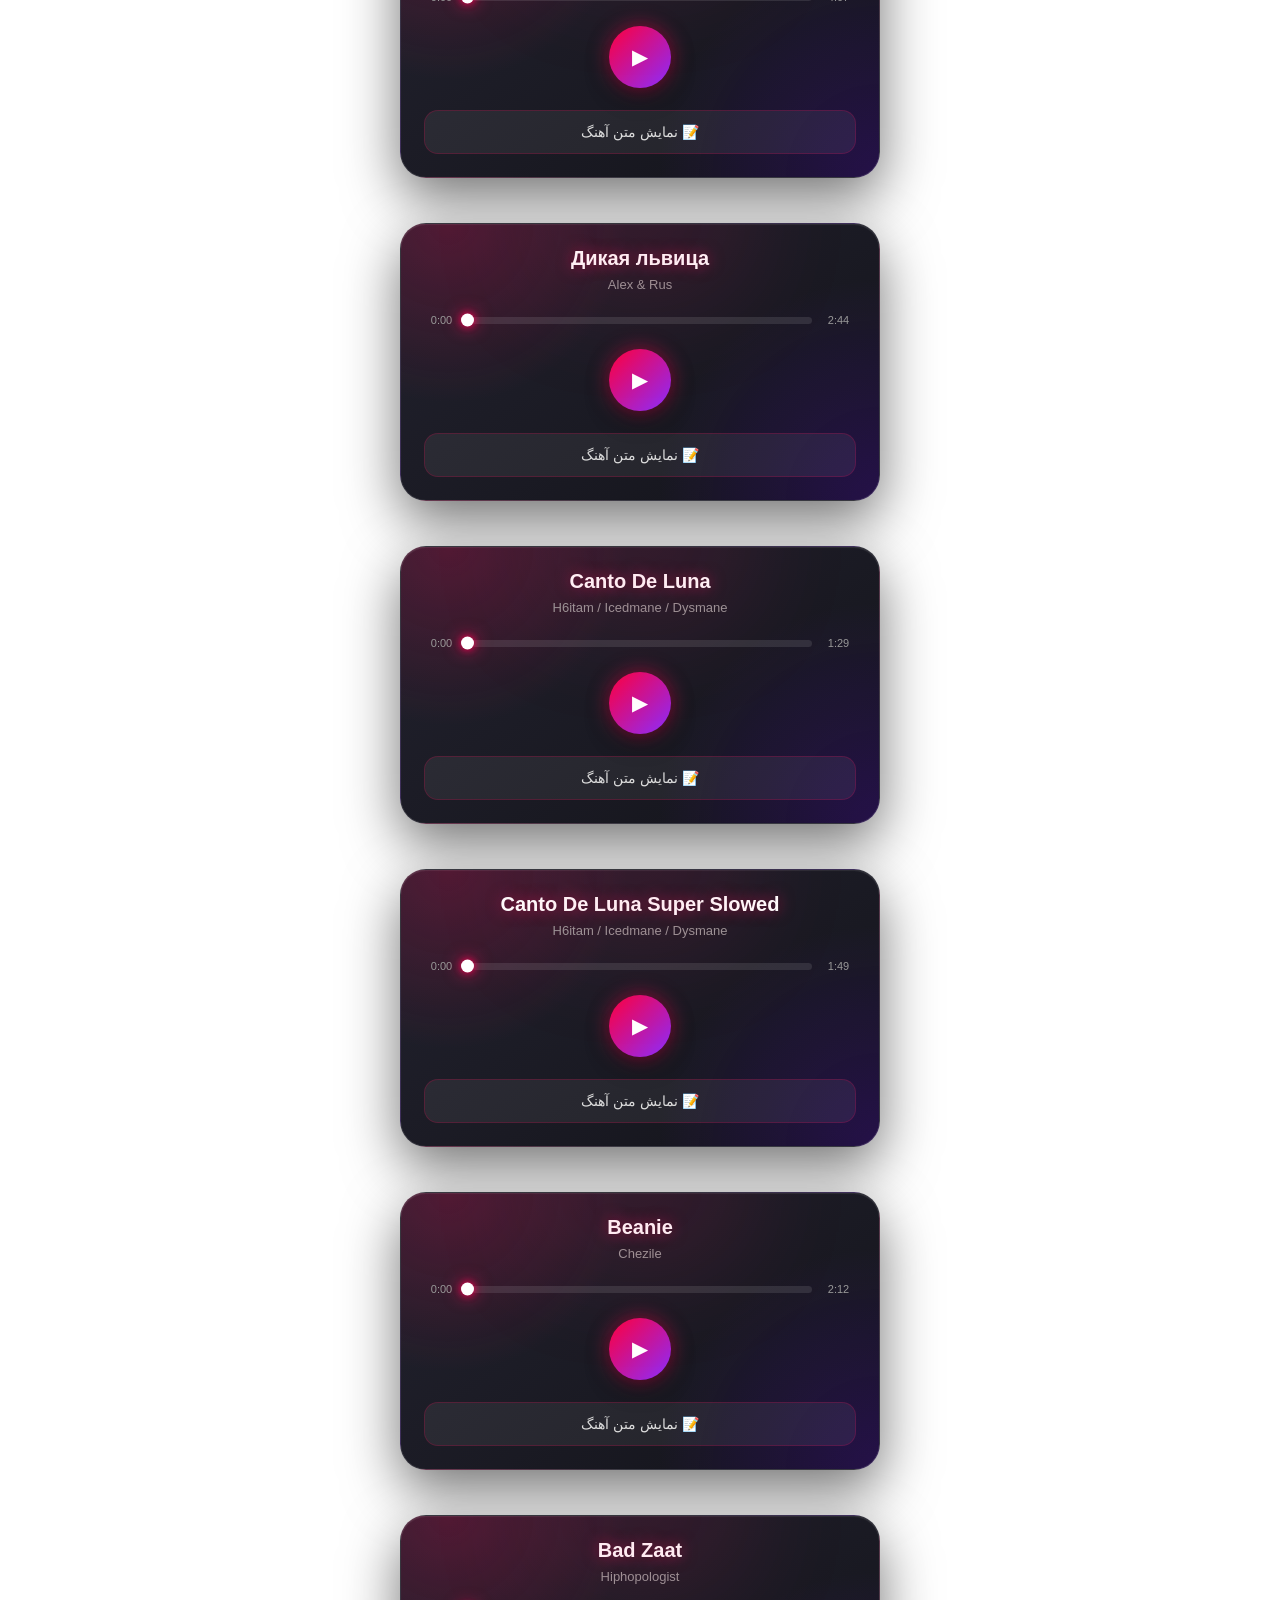
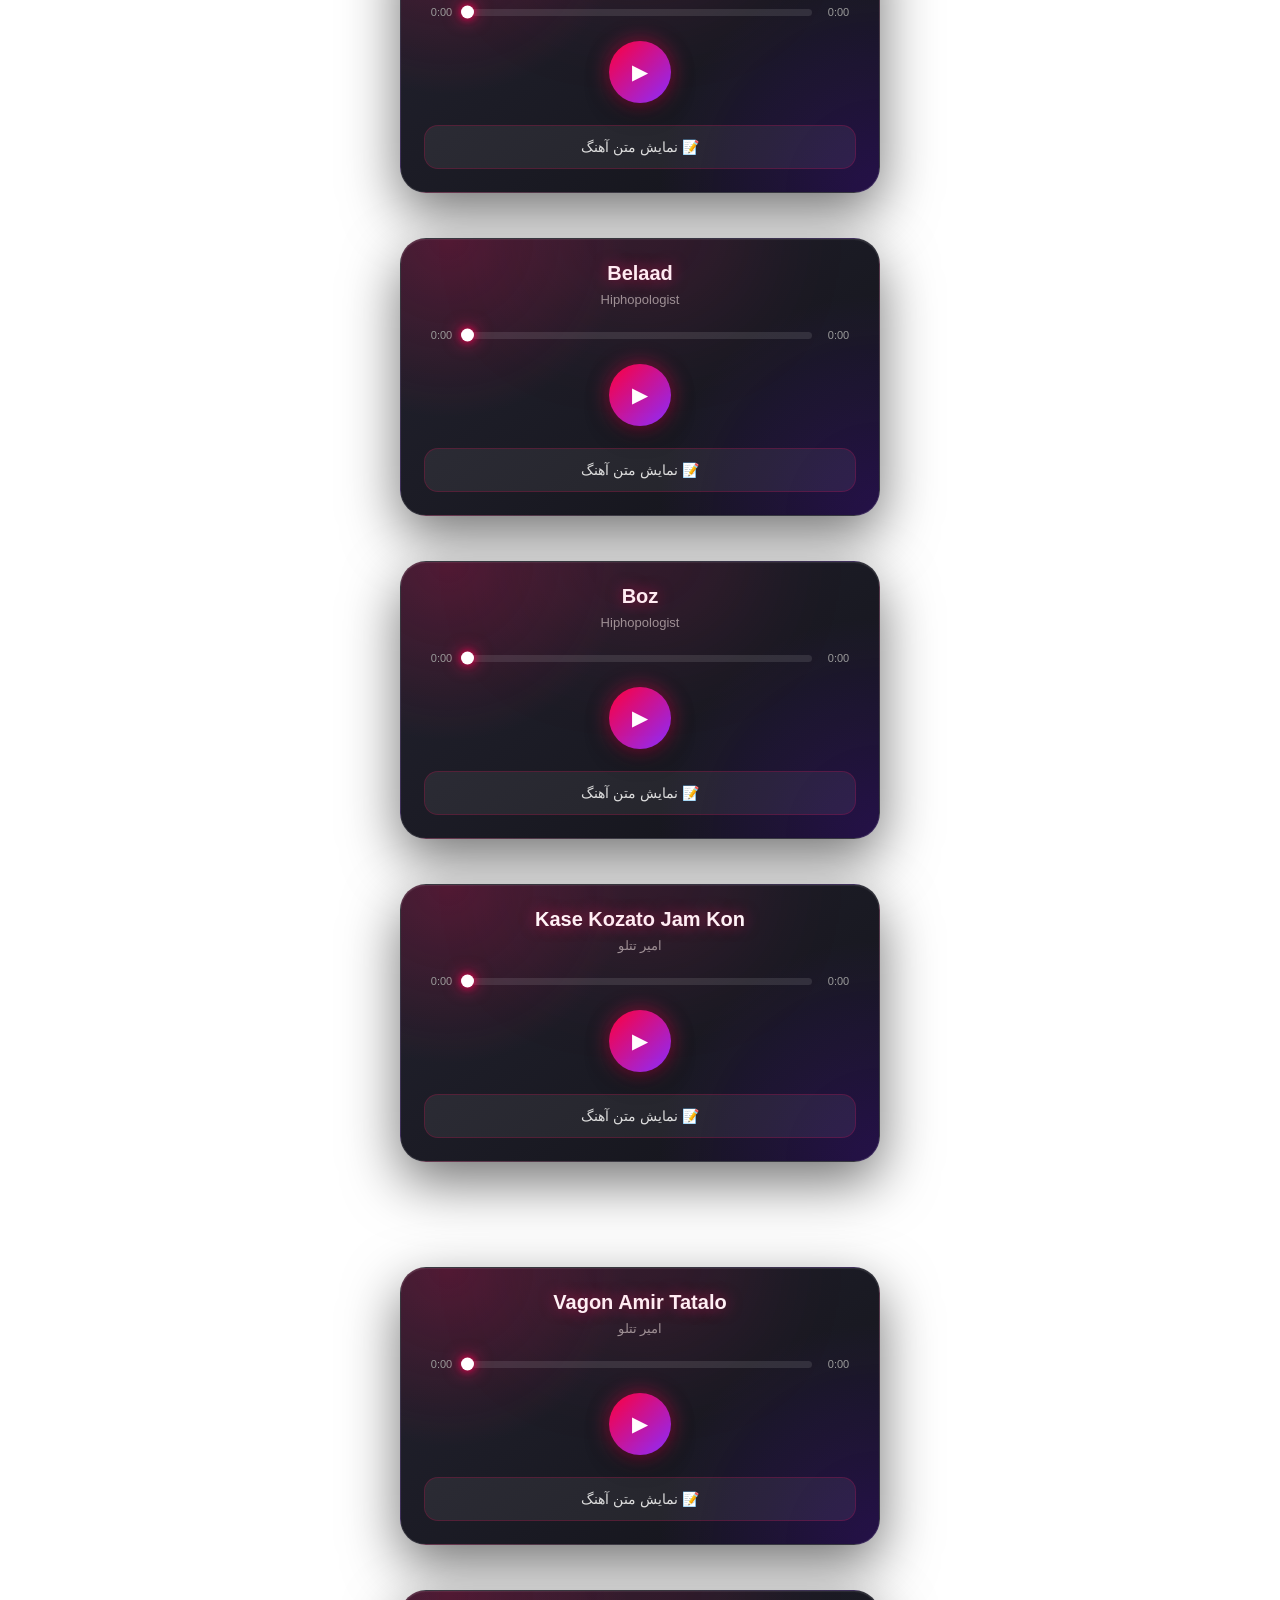
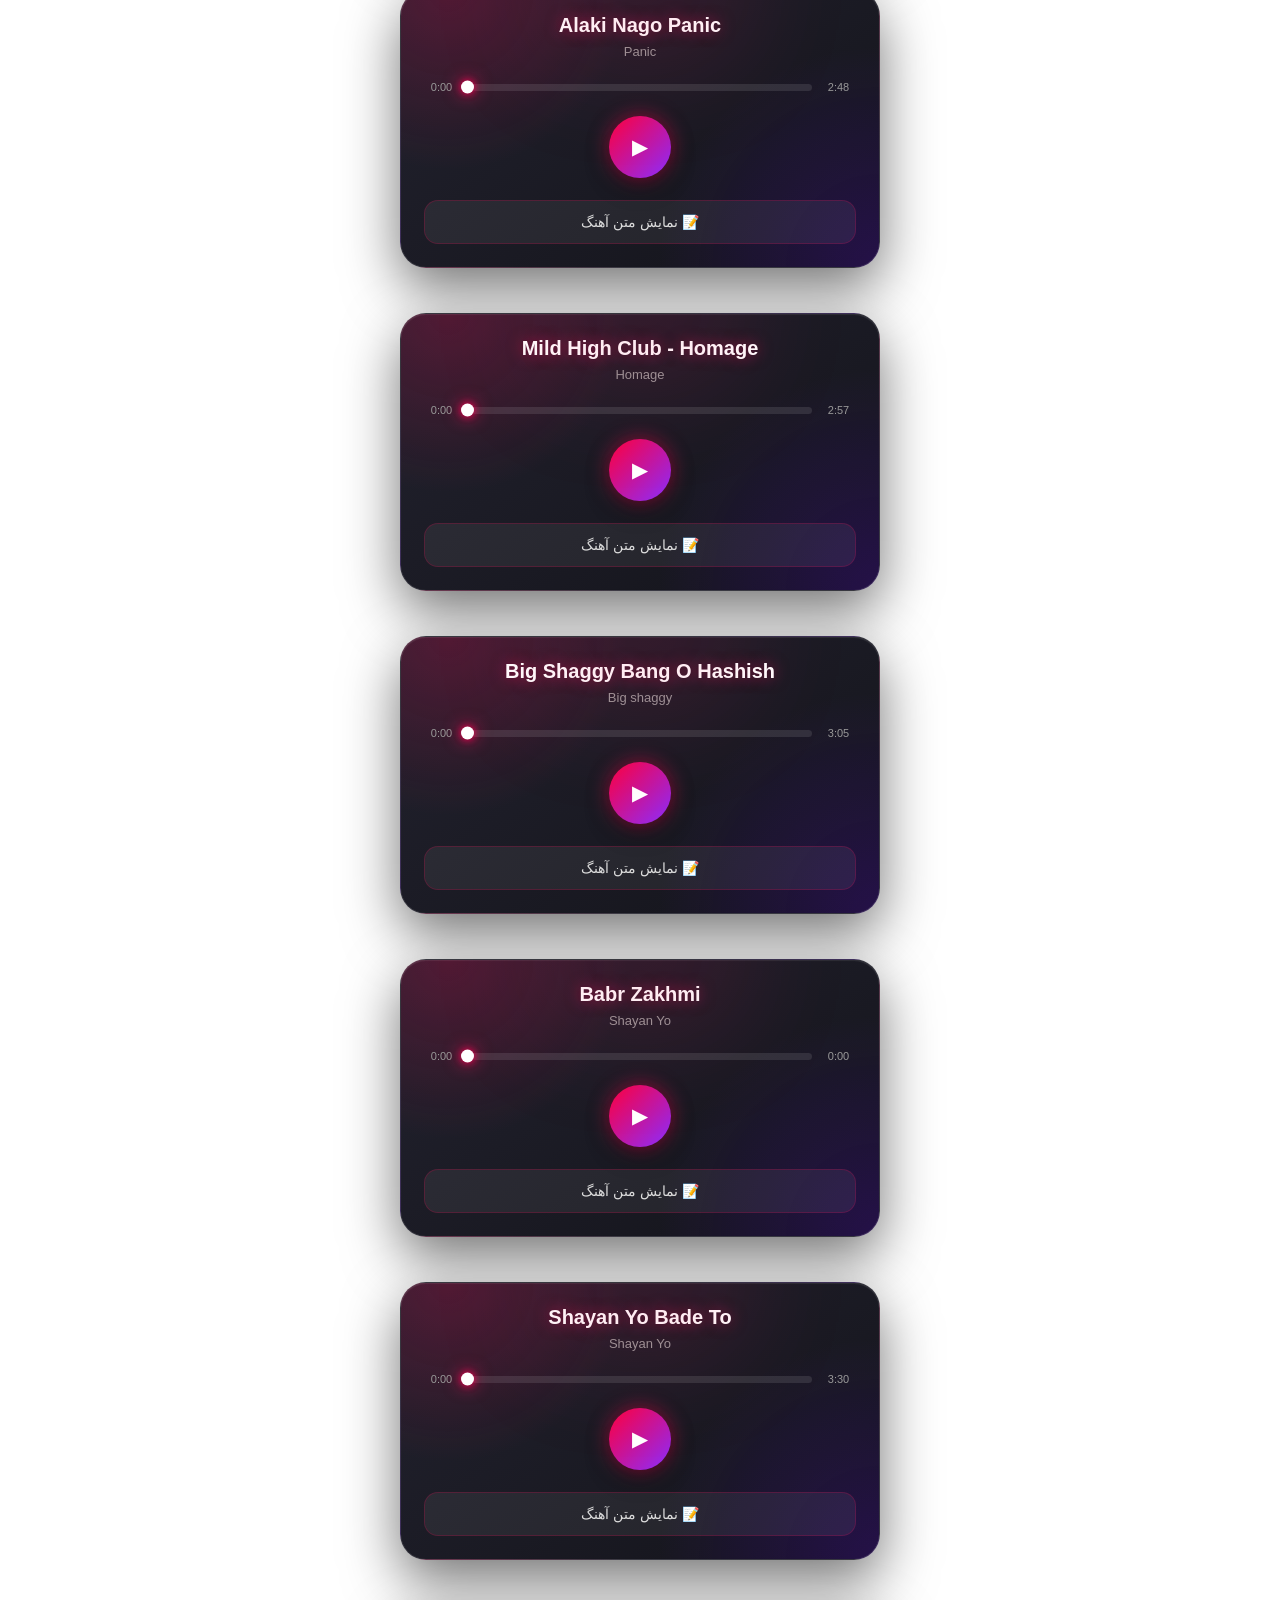
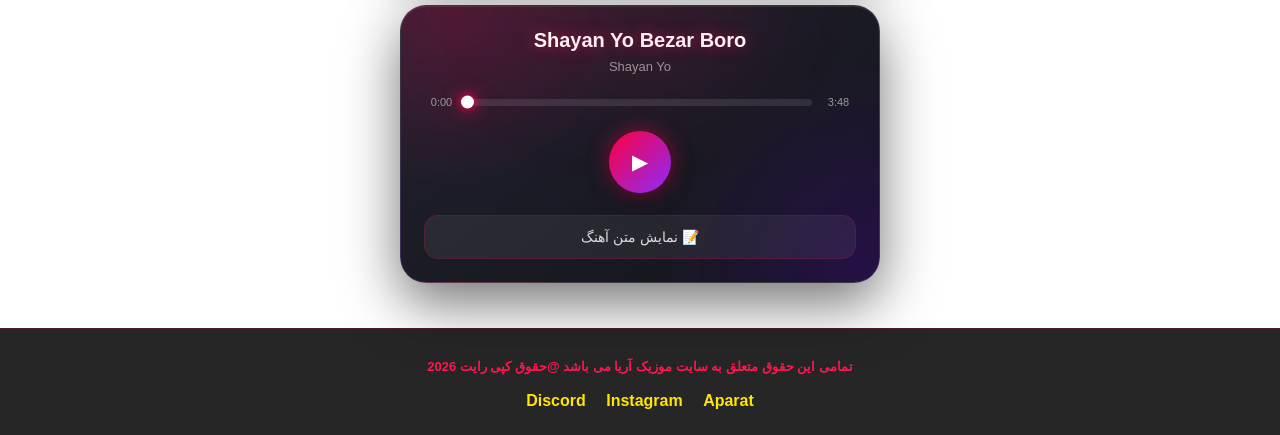
==== commit 0dd9d827: "Update index.html" ====
--- a/index.html
+++ b/index.html
@@ -3999,7 +3999,7 @@
     <div class="song-info">
 
         <div class="song-name">
-            Shayan Yo Beza Boro
+            Shayan Yo Bezar Boro
         </div>
 
         <div class="song-artist">
@@ -4074,7 +4074,7 @@
            
 هیشکی کنارت قد من به تو نمیاد
            
-دلم بد میشه حرف تو که میاد
+حالم بد میشه حرف تو که میاد
            
 من خودم رفتنتو ترکتو نمیخام ولی مجبورم
            
